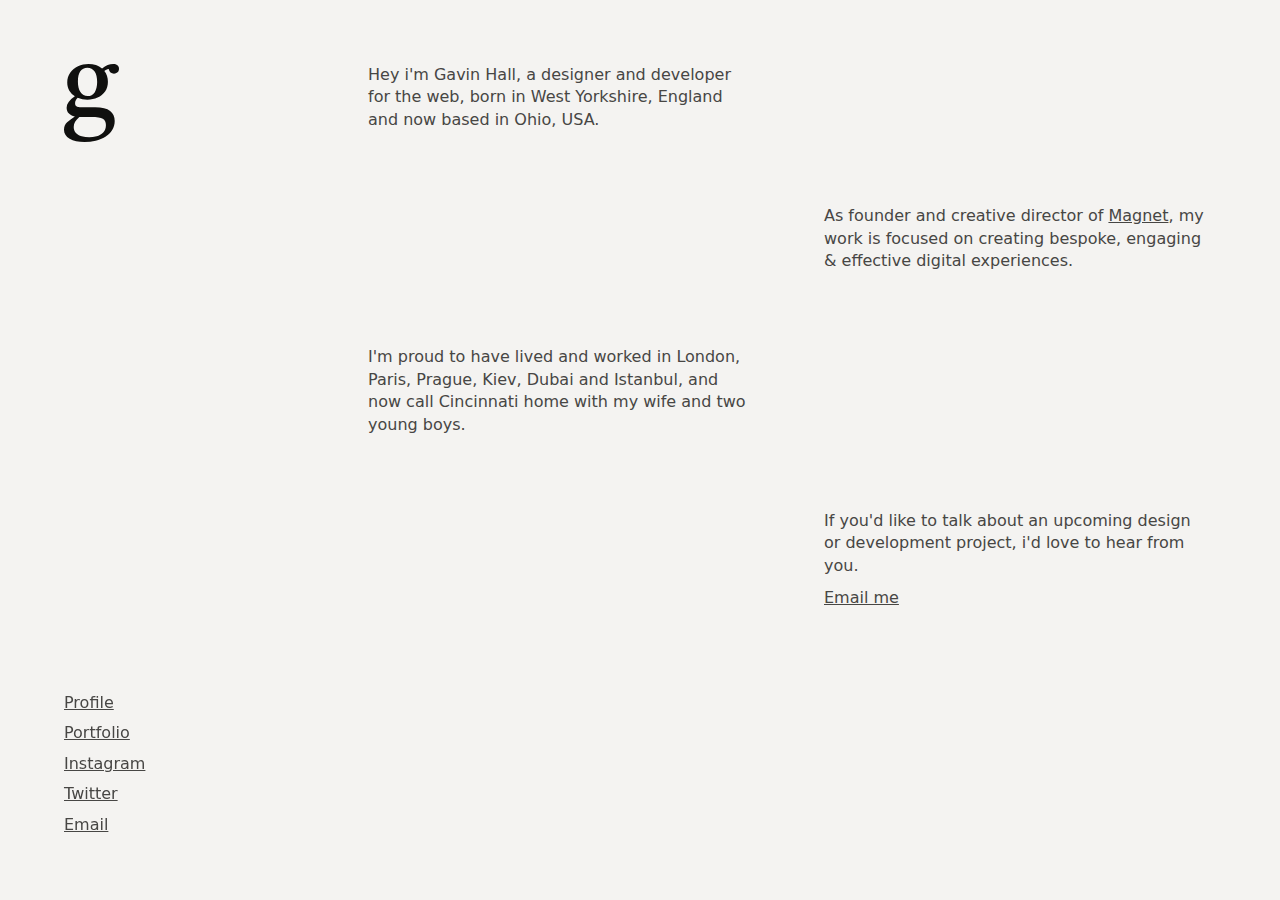
==== index.html @ 1878d64e "init" ====
<!DOCTYPE html><!--  This site was created in Webflow. https://www.webflow.com  -->
<!--  Last Published: Fri Apr 12 2024 01:32:29 GMT+0000 (Coordinated Universal Time)  -->
<html data-wf-page="65d8e11faa528f1be2f98eb0" data-wf-site="65d8e11faa528f1be2f98ea1">
<head>
  <meta charset="utf-8">
  <title>Gavin Hall</title>
  <meta content="width=device-width, initial-scale=1" name="viewport">
  <meta content="Webflow" name="generator">
  <link href="css/normalize.css" rel="stylesheet" type="text/css">
  <link href="css/webflow.css" rel="stylesheet" type="text/css">
  <link href="css/gavin-hall.webflow.css" rel="stylesheet" type="text/css">
  <script type="text/javascript">!function(o,c){var n=c.documentElement,t=" w-mod-";n.className+=t+"js",("ontouchstart"in o||o.DocumentTouch&&c instanceof DocumentTouch)&&(n.className+=t+"touch")}(window,document);</script>
  <link href="images/favicon.png" rel="shortcut icon" type="image/x-icon">
  <link href="images/webclip.png" rel="apple-touch-icon">
</head>
<body>
  <div class="page-grid">
    <div id="w-node-c1fbb714-64a6-16a7-aa00-c70be5b26008-e2f98eb0" class="navigation-wrapper">
      <nav id="w-node-_4293d74e-c345-44e8-fb47-de72832781d6-e2f98eb0" class="navigation">
        <a href="index.html" aria-current="page" class="logo_link w-inline-block w--current">
          <div class="logo w-embed"><svg width="55" height="78" fill="none" xmlns="http://www.w3.org/2000/svg">
              <path d="M20.494 78c-6.134 0-11.083-1.079-14.848-3.237C1.882 72.605 0 69.612 0 65.783c0-2.993 1.046-5.464 3.137-7.413 2.091-1.95 4.67-3.899 7.737-5.848-2.718-.626-4.775-1.705-6.169-3.237-1.394-1.6-2.09-3.48-2.09-5.638 0-3.76 2.753-7.553 8.26-11.382a17.145 17.145 0 0 1-5.542-5.639c-1.394-2.366-2.093-5.08-2.093-8.143 0-3.829.976-7.1 2.928-9.815 2.022-2.785 4.636-4.908 7.842-6.37C17.288.766 20.773 0 24.468 0c5.437 0 9.968 1.497 13.593 4.49C41.825 1.497 45.52 0 49.145 0c1.812 0 3.24.418 4.287 1.253C54.477 2.019 55 3.167 55 4.699c0 1.531-.488 2.75-1.464 3.654-.976.905-2.16 1.358-3.555 1.358-1.325 0-2.475-.383-3.45-1.149-.907-.835-1.5-1.984-1.778-3.446-.976.21-1.778.453-2.405.731a22.87 22.87 0 0 0-1.987 1.149c2.37 2.993 3.555 6.543 3.555 10.65 0 3.83-.94 7.101-2.823 9.816-1.882 2.645-4.392 4.699-7.528 6.16-3.067 1.393-6.448 2.089-10.143 2.089-3.485 0-6.727-.627-9.724-1.88-1.743 1.74-2.614 3.585-2.614 5.534 0 1.74.662 2.854 1.986 3.342 1.325.417 3.765.626 7.32.626h5.75c2.231-.07 3.87-.104 4.915-.104 6.971 0 11.99 1.253 15.057 3.759 3.067 2.436 4.6 5.813 4.6 10.129 0 3.41-.836 6.404-2.509 8.98-1.673 2.645-3.938 4.837-6.796 6.578-2.858 1.81-6.1 3.132-9.724 3.968C28.127 77.547 24.398 78 20.494 78Zm-5.123-24.956c-3.764 3.133-5.647 6.44-5.647 9.92 0 2.436.732 4.42 2.196 5.952 1.464 1.531 3.381 2.645 5.751 3.341 2.37.696 4.88 1.044 7.529 1.044 2.37 0 4.844-.348 7.424-1.044 2.579-.696 4.775-1.95 6.587-3.759 1.812-1.74 2.719-4.212 2.719-7.414 0-2.923-1.046-5.012-3.137-6.265-2.022-1.253-5.82-1.88-11.398-1.88h-4.914c-1.952.07-4.113.105-6.483.105h-.627Zm8.26-20.988c3.067 0 5.403-1.218 7.006-3.654 1.673-2.506 2.51-5.952 2.51-10.338 0-4.455-.837-7.97-2.51-10.546-1.673-2.576-4.113-3.863-7.32-3.863-2.997 0-5.332 1.218-7.005 3.654-1.604 2.367-2.405 5.743-2.405 10.129 0 4.455.836 8.005 2.51 10.65 1.742 2.646 4.147 3.968 7.214 3.968Z" fill="#10100F"></path>
            </svg></div>
        </a>
        <ul role="list" class="menu w-list-unstyled">
          <li class="menu-item">
            <a href="index.html" aria-current="page" class="menu-item-link w--current">Profile</a>
          </li>
          <li class="menu-item">
            <a href="https://magnet.co/case-studies" target="_blank" class="menu-item-link">Portfolio</a>
          </li>
          <li class="menu-item">
            <a href="https://www.instagram.com/gavinhall.design" target="_blank" class="menu-item-link">Instagram</a>
          </li>
          <li class="menu-item">
            <a href="https://twitter.com/gavinhall" target="_blank" class="menu-item-link">Twitter</a>
          </li>
          <li class="menu-item">
            <a href="mailto:mail@gavinhall.com?subject=Website%20enquiry" class="menu-item-link">Email</a>
          </li>
        </ul>
      </nav>
    </div>
    <div id="w-node-_5c578a6b-5233-0bdd-b424-c66e8e657818-e2f98eb0" class="content-wrapper">
      <div class="content-grid">
        <div id="w-node-_312f749e-77ad-b4cc-742a-b2f1f59df75c-e2f98eb0" class="content-1">
          <div class="content w-richtext">
            <p>Hey i&#x27;m Gavin Hall, a designer and developer for the web, born in West Yorkshire, England and now based in Ohio, USA. </p>
          </div>
        </div>
        <div id="w-node-_3c04195e-2928-a37d-6c84-1ceb4b8e03b5-e2f98eb0" class="content-2">
          <div class="content w-richtext">
            <p>As founder and creative director of <a href="https://magnet.co">Magnet</a>, my work is focused on creating bespoke, engaging &amp; effective digital experiences.</p>
          </div>
        </div>
        <div id="w-node-_8ccb310f-3f30-ae47-a0c0-4eff06b0f1b1-e2f98eb0" class="content-3">
          <div class="content w-richtext">
            <p>I&#x27;m proud to have lived and worked in London, Paris, Prague, Kiev, Dubai and Istanbul, and now call Cincinnati home with my wife and two young boys.</p>
          </div>
        </div>
        <div id="w-node-ff8ef2bc-624e-85ff-0c9c-8018c7c4598f-e2f98eb0" class="content-4">
          <div class="content w-richtext">
            <p>If you&#x27;d like to talk about an upcoming design or development project, i&#x27;d love to hear from you.</p>
            <p>
              <a href="mailto:mail@gavinhall.com">Email me</a>
            </p>
          </div>
        </div>
      </div>
    </div>
  </div>
  <script src="https://d3e54v103j8qbb.cloudfront.net/js/jquery-3.5.1.min.dc5e7f18c8.js?site=65d8e11faa528f1be2f98ea1" type="text/javascript" integrity="sha256-9/aliU8dGd2tb6OSsuzixeV4y/faTqgFtohetphbbj0=" crossorigin="anonymous"></script>
  <script src="js/webflow.js" type="text/javascript"></script>
</body>
</html>
---- css/webflow.css ----
@font-face {
  font-family: 'webflow-icons';
  src: url("[data-uri]") format('truetype');
  font-weight: normal;
  font-style: normal;
}
[class^="w-icon-"],
[class*=" w-icon-"] {
  /* use !important to prevent issues with browser extensions that change fonts */
  font-family: 'webflow-icons' !important;
  speak: none;
  font-style: normal;
  font-weight: normal;
  font-variant: normal;
  text-transform: none;
  line-height: 1;
  /* Better Font Rendering =========== */
  -webkit-font-smoothing: antialiased;
  -moz-osx-font-smoothing: grayscale;
}
.w-icon-slider-right:before {
  content: "\e600";
}
.w-icon-slider-left:before {
  content: "\e601";
}
.w-icon-nav-menu:before {
  content: "\e602";
}
.w-icon-arrow-down:before,
.w-icon-dropdown-toggle:before {
  content: "\e603";
}
.w-icon-file-upload-remove:before {
  content: "\e900";
}
.w-icon-file-upload-icon:before {
  content: "\e903";
}
* {
  -webkit-box-sizing: border-box;
  -moz-box-sizing: border-box;
  box-sizing: border-box;
}
html {
  height: 100%;
}
body {
  margin: 0;
  min-height: 100%;
  background-color: #fff;
  font-family: Arial, sans-serif;
  font-size: 14px;
  line-height: 20px;
  color: #333;
}
img {
  max-width: 100%;
  vertical-align: middle;
  display: inline-block;
}
html.w-mod-touch * {
  background-attachment: scroll !important;
}
.w-block {
  display: block;
}
.w-inline-block {
  max-width: 100%;
  display: inline-block;
}
.w-clearfix:before,
.w-clearfix:after {
  content: " ";
  display: table;
  grid-column-start: 1;
  grid-row-start: 1;
  grid-column-end: 2;
  grid-row-end: 2;
}
.w-clearfix:after {
  clear: both;
}
.w-hidden {
  display: none;
}
.w-button {
  display: inline-block;
  padding: 9px 15px;
  background-color: #3898EC;
  color: white;
  border: 0;
  line-height: inherit;
  text-decoration: none;
  cursor: pointer;
  border-radius: 0;
}
input.w-button {
  -webkit-appearance: button;
}
html[data-w-dynpage] [data-w-cloak] {
  color: transparent !important;
}
.w-code-block {
  margin: unset;
}
pre.w-code-block code {
  all: inherit;
}
.w-webflow-badge,
.w-webflow-badge * {
  position: static;
  left: auto;
  top: auto;
  right: auto;
  bottom: auto;
  z-index: auto;
  display: block;
  visibility: visible;
  overflow: visible;
  overflow-x: visible;
  overflow-y: visible;
  box-sizing: border-box;
  width: auto;
  height: auto;
  max-height: none;
  max-width: none;
  min-height: 0;
  min-width: 0;
  margin: 0;
  padding: 0;
  float: none;
  clear: none;
  border: 0 none transparent;
  border-radius: 0;
  background: none;
  background-image: none;
  background-position: 0% 0%;
  background-size: auto auto;
  background-repeat: repeat;
  background-origin: padding-box;
  background-clip: border-box;
  background-attachment: scroll;
  background-color: transparent;
  box-shadow: none;
  opacity: 1;
  transform: none;
  transition: none;
  direction: ltr;
  font-family: inherit;
  font-weight: inherit;
  color: inherit;
  font-size: inherit;
  line-height: inherit;
  font-style: inherit;
  font-variant: inherit;
  text-align: inherit;
  letter-spacing: inherit;
  text-decoration: inherit;
  text-indent: 0;
  text-transform: inherit;
  list-style-type: disc;
  text-shadow: none;
  font-smoothing: auto;
  vertical-align: baseline;
  cursor: inherit;
  white-space: inherit;
  word-break: normal;
  word-spacing: normal;
  word-wrap: normal;
}
.w-webflow-badge {
  position: fixed !important;
  display: inline-block !important;
  visibility: visible !important;
  z-index: 2147483647 !important;
  top: auto !important;
  right: 12px !important;
  bottom: 12px !important;
  left: auto !important;
  color: #aaadb0 !important;
  background-color: #fff !important;
  border-radius: 3px !important;
  padding: 6px !important;
  font-size: 12px !important;
  opacity: 1 !important;
  line-height: 14px !important;
  text-decoration: none !important;
  transform: none !important;
  margin: 0 !important;
  width: auto !important;
  height: auto !important;
  overflow: visible !important;
  white-space: nowrap;
  box-shadow: 0 0 0 1px rgba(0, 0, 0, 0.1), 0px 1px 3px rgba(0, 0, 0, 0.1);
  cursor: pointer;
}
.w-webflow-badge > img {
  display: inline-block !important;
  visibility: visible !important;
  opacity: 1 !important;
  vertical-align: middle !important;
}
h1,
h2,
h3,
h4,
h5,
h6 {
  font-weight: bold;
  margin-bottom: 10px;
}
h1 {
  font-size: 38px;
  line-height: 44px;
  margin-top: 20px;
}
h2 {
  font-size: 32px;
  line-height: 36px;
  margin-top: 20px;
}
h3 {
  font-size: 24px;
  line-height: 30px;
  margin-top: 20px;
}
h4 {
  font-size: 18px;
  line-height: 24px;
  margin-top: 10px;
}
h5 {
  font-size: 14px;
  line-height: 20px;
  margin-top: 10px;
}
h6 {
  font-size: 12px;
  line-height: 18px;
  margin-top: 10px;
}
p {
  margin-top: 0;
  margin-bottom: 10px;
}
blockquote {
  margin: 0 0 10px 0;
  padding: 10px 20px;
  border-left: 5px solid #E2E2E2;
  font-size: 18px;
  line-height: 22px;
}
figure {
  margin: 0;
  margin-bottom: 10px;
}
figcaption {
  margin-top: 5px;
  text-align: center;
}
ul,
ol {
  margin-top: 0px;
  margin-bottom: 10px;
  padding-left: 40px;
}
.w-list-unstyled {
  padding-left: 0;
  list-style: none;
}
.w-embed:before,
.w-embed:after {
  content: " ";
  display: table;
  grid-column-start: 1;
  grid-row-start: 1;
  grid-column-end: 2;
  grid-row-end: 2;
}
.w-embed:after {
  clear: both;
}
.w-video {
  width: 100%;
  position: relative;
  padding: 0;
}
.w-video iframe,
.w-video object,
.w-video embed {
  position: absolute;
  top: 0;
  left: 0;
  width: 100%;
  height: 100%;
  border: none;
}
fieldset {
  padding: 0;
  margin: 0;
  border: 0;
}
button,
[type='button'],
[type='reset'] {
  border: 0;
  cursor: pointer;
  -webkit-appearance: button;
}
.w-form {
  margin: 0 0 15px;
}
.w-form-done {
  display: none;
  padding: 20px;
  text-align: center;
  background-color: #dddddd;
}
.w-form-fail {
  display: none;
  margin-top: 10px;
  padding: 10px;
  background-color: #ffdede;
}
label {
  display: block;
  margin-bottom: 5px;
  font-weight: bold;
}
.w-input,
.w-select {
  display: block;
  width: 100%;
  height: 38px;
  padding: 8px 12px;
  margin-bottom: 10px;
  font-size: 14px;
  line-height: 1.42857143;
  color: #333333;
  vertical-align: middle;
  background-color: #ffffff;
  border: 1px solid #cccccc;
}
.w-input:-moz-placeholder,
.w-select:-moz-placeholder {
  color: #999;
}
.w-input::-moz-placeholder,
.w-select::-moz-placeholder {
  color: #999;
  opacity: 1;
}
.w-input::-webkit-input-placeholder,
.w-select::-webkit-input-placeholder {
  color: #999;
}
.w-input:focus,
.w-select:focus {
  border-color: #3898EC;
  outline: 0;
}
.w-input[disabled],
.w-select[disabled],
.w-input[readonly],
.w-select[readonly],
fieldset[disabled] .w-input,
fieldset[disabled] .w-select {
  cursor: not-allowed;
}
.w-input[disabled]:not(.w-input-disabled),
.w-select[disabled]:not(.w-input-disabled),
.w-input[readonly],
.w-select[readonly],
fieldset[disabled]:not(.w-input-disabled) .w-input,
fieldset[disabled]:not(.w-input-disabled) .w-select {
  background-color: #eeeeee;
}
textarea.w-input,
textarea.w-select {
  height: auto;
}
.w-select {
  background-color: #f3f3f3;
}
.w-select[multiple] {
  height: auto;
}
.w-form-label {
  display: inline-block;
  cursor: pointer;
  font-weight: normal;
  margin-bottom: 0px;
}
.w-radio {
  display: block;
  margin-bottom: 5px;
  padding-left: 20px;
}
.w-radio:before,
.w-radio:after {
  content: " ";
  display: table;
  grid-column-start: 1;
  grid-row-start: 1;
  grid-column-end: 2;
  grid-row-end: 2;
}
.w-radio:after {
  clear: both;
}
.w-radio-input {
  margin: 4px 0 0;
  line-height: normal;
  float: left;
  margin-left: -20px;
}
.w-radio-input {
  margin-top: 3px;
}
.w-file-upload {
  display: block;
  margin-bottom: 10px;
}
.w-file-upload-input {
  width: 0.1px;
  height: 0.1px;
  opacity: 0;
  overflow: hidden;
  position: absolute;
  z-index: -100;
}
.w-file-upload-default,
.w-file-upload-uploading,
.w-file-upload-success {
  display: inline-block;
  color: #333333;
}
.w-file-upload-error {
  display: block;
  margin-top: 10px;
}
.w-file-upload-default.w-hidden,
.w-file-upload-uploading.w-hidden,
.w-file-upload-error.w-hidden,
.w-file-upload-success.w-hidden {
  display: none;
}
.w-file-upload-uploading-btn {
  display: flex;
  font-size: 14px;
  font-weight: normal;
  cursor: pointer;
  margin: 0;
  padding: 8px 12px;
  border: 1px solid #cccccc;
  background-color: #fafafa;
}
.w-file-upload-file {
  display: flex;
  flex-grow: 1;
  justify-content: space-between;
  margin: 0;
  padding: 8px 9px 8px 11px;
  border: 1px solid #cccccc;
  background-color: #fafafa;
}
.w-file-upload-file-name {
  font-size: 14px;
  font-weight: normal;
  display: block;
}
.w-file-remove-link {
  margin-top: 3px;
  margin-left: 10px;
  width: auto;
  height: auto;
  padding: 3px;
  display: block;
  cursor: pointer;
}
.w-icon-file-upload-remove {
  margin: auto;
  font-size: 10px;
}
.w-file-upload-error-msg {
  display: inline-block;
  color: #ea384c;
  padding: 2px 0;
}
.w-file-upload-info {
  display: inline-block;
  line-height: 38px;
  padding: 0 12px;
}
.w-file-upload-label {
  display: inline-block;
  font-size: 14px;
  font-weight: normal;
  cursor: pointer;
  margin: 0;
  padding: 8px 12px;
  border: 1px solid #cccccc;
  background-color: #fafafa;
}
.w-icon-file-upload-icon,
.w-icon-file-upload-uploading {
  display: inline-block;
  margin-right: 8px;
  width: 20px;
}
.w-icon-file-upload-uploading {
  height: 20px;
}
.w-container {
  margin-left: auto;
  margin-right: auto;
  max-width: 940px;
}
.w-container:before,
.w-container:after {
  content: " ";
  display: table;
  grid-column-start: 1;
  grid-row-start: 1;
  grid-column-end: 2;
  grid-row-end: 2;
}
.w-container:after {
  clear: both;
}
.w-container .w-row {
  margin-left: -10px;
  margin-right: -10px;
}
.w-row:before,
.w-row:after {
  content: " ";
  display: table;
  grid-column-start: 1;
  grid-row-start: 1;
  grid-column-end: 2;
  grid-row-end: 2;
}
.w-row:after {
  clear: both;
}
.w-row .w-row {
  margin-left: 0;
  margin-right: 0;
}
.w-col {
  position: relative;
  float: left;
  width: 100%;
  min-height: 1px;
  padding-left: 10px;
  padding-right: 10px;
}
.w-col .w-col {
  padding-left: 0;
  padding-right: 0;
}
.w-col-1 {
  width: 8.33333333%;
}
.w-col-2 {
  width: 16.66666667%;
}
.w-col-3 {
  width: 25%;
}
.w-col-4 {
  width: 33.33333333%;
}
.w-col-5 {
  width: 41.66666667%;
}
.w-col-6 {
  width: 50%;
}
.w-col-7 {
  width: 58.33333333%;
}
.w-col-8 {
  width: 66.66666667%;
}
.w-col-9 {
  width: 75%;
}
.w-col-10 {
  width: 83.33333333%;
}
.w-col-11 {
  width: 91.66666667%;
}
.w-col-12 {
  width: 100%;
}
.w-hidden-main {
  display: none !important;
}
@media screen and (max-width: 991px) {
  .w-container {
    max-width: 728px;
  }
  .w-hidden-main {
    display: inherit !important;
  }
  .w-hidden-medium {
    display: none !important;
  }
  .w-col-medium-1 {
    width: 8.33333333%;
  }
  .w-col-medium-2 {
    width: 16.66666667%;
  }
  .w-col-medium-3 {
    width: 25%;
  }
  .w-col-medium-4 {
    width: 33.33333333%;
  }
  .w-col-medium-5 {
    width: 41.66666667%;
  }
  .w-col-medium-6 {
    width: 50%;
  }
  .w-col-medium-7 {
    width: 58.33333333%;
  }
  .w-col-medium-8 {
    width: 66.66666667%;
  }
  .w-col-medium-9 {
    width: 75%;
  }
  .w-col-medium-10 {
    width: 83.33333333%;
  }
  .w-col-medium-11 {
    width: 91.66666667%;
  }
  .w-col-medium-12 {
    width: 100%;
  }
  .w-col-stack {
    width: 100%;
    left: auto;
    right: auto;
  }
}
@media screen and (max-width: 767px) {
  .w-hidden-main {
    display: inherit !important;
  }
  .w-hidden-medium {
    display: inherit !important;
  }
  .w-hidden-small {
    display: none !important;
  }
  .w-row,
  .w-container .w-row {
    margin-left: 0;
    margin-right: 0;
  }
  .w-col {
    width: 100%;
    left: auto;
    right: auto;
  }
  .w-col-small-1 {
    width: 8.33333333%;
  }
  .w-col-small-2 {
    width: 16.66666667%;
  }
  .w-col-small-3 {
    width: 25%;
  }
  .w-col-small-4 {
    width: 33.33333333%;
  }
  .w-col-small-5 {
    width: 41.66666667%;
  }
  .w-col-small-6 {
    width: 50%;
  }
  .w-col-small-7 {
    width: 58.33333333%;
  }
  .w-col-small-8 {
    width: 66.66666667%;
  }
  .w-col-small-9 {
    width: 75%;
  }
  .w-col-small-10 {
    width: 83.33333333%;
  }
  .w-col-small-11 {
    width: 91.66666667%;
  }
  .w-col-small-12 {
    width: 100%;
  }
}
@media screen and (max-width: 479px) {
  .w-container {
    max-width: none;
  }
  .w-hidden-main {
    display: inherit !important;
  }
  .w-hidden-medium {
    display: inherit !important;
  }
  .w-hidden-small {
    display: inherit !important;
  }
  .w-hidden-tiny {
    display: none !important;
  }
  .w-col {
    width: 100%;
  }
  .w-col-tiny-1 {
    width: 8.33333333%;
  }
  .w-col-tiny-2 {
    width: 16.66666667%;
  }
  .w-col-tiny-3 {
    width: 25%;
  }
  .w-col-tiny-4 {
    width: 33.33333333%;
  }
  .w-col-tiny-5 {
    width: 41.66666667%;
  }
  .w-col-tiny-6 {
    width: 50%;
  }
  .w-col-tiny-7 {
    width: 58.33333333%;
  }
  .w-col-tiny-8 {
    width: 66.66666667%;
  }
  .w-col-tiny-9 {
    width: 75%;
  }
  .w-col-tiny-10 {
    width: 83.33333333%;
  }
  .w-col-tiny-11 {
    width: 91.66666667%;
  }
  .w-col-tiny-12 {
    width: 100%;
  }
}
.w-widget {
  position: relative;
}
.w-widget-map {
  width: 100%;
  height: 400px;
}
.w-widget-map label {
  width: auto;
  display: inline;
}
.w-widget-map img {
  max-width: inherit;
}
.w-widget-map .gm-style-iw {
  text-align: center;
}
.w-widget-map .gm-style-iw > button {
  display: none !important;
}
.w-widget-twitter {
  overflow: hidden;
}
.w-widget-twitter-count-shim {
  display: inline-block;
  vertical-align: top;
  position: relative;
  width: 28px;
  height: 20px;
  text-align: center;
  background: white;
  border: #758696 solid 1px;
  border-radius: 3px;
}
.w-widget-twitter-count-shim * {
  pointer-events: none;
  -webkit-user-select: none;
  -moz-user-select: none;
  -ms-user-select: none;
  user-select: none;
}
.w-widget-twitter-count-shim .w-widget-twitter-count-inner {
  position: relative;
  font-size: 15px;
  line-height: 12px;
  text-align: center;
  color: #999;
  font-family: serif;
}
.w-widget-twitter-count-shim .w-widget-twitter-count-clear {
  position: relative;
  display: block;
}
.w-widget-twitter-count-shim.w--large {
  width: 36px;
  height: 28px;
}
.w-widget-twitter-count-shim.w--large .w-widget-twitter-count-inner {
  font-size: 18px;
  line-height: 18px;
}
.w-widget-twitter-count-shim:not(.w--vertical) {
  margin-left: 5px;
  margin-right: 8px;
}
.w-widget-twitter-count-shim:not(.w--vertical).w--large {
  margin-left: 6px;
}
.w-widget-twitter-count-shim:not(.w--vertical):before,
.w-widget-twitter-count-shim:not(.w--vertical):after {
  top: 50%;
  left: 0;
  border: solid transparent;
  content: ' ';
  height: 0;
  width: 0;
  position: absolute;
  pointer-events: none;
}
.w-widget-twitter-count-shim:not(.w--vertical):before {
  border-color: rgba(117, 134, 150, 0);
  border-right-color: #5d6c7b;
  border-width: 4px;
  margin-left: -9px;
  margin-top: -4px;
}
.w-widget-twitter-count-shim:not(.w--vertical).w--large:before {
  border-width: 5px;
  margin-left: -10px;
  margin-top: -5px;
}
.w-widget-twitter-count-shim:not(.w--vertical):after {
  border-color: rgba(255, 255, 255, 0);
  border-right-color: white;
  border-width: 4px;
  margin-left: -8px;
  margin-top: -4px;
}
.w-widget-twitter-count-shim:not(.w--vertical).w--large:after {
  border-width: 5px;
  margin-left: -9px;
  margin-top: -5px;
}
.w-widget-twitter-count-shim.w--vertical {
  width: 61px;
  height: 33px;
  margin-bottom: 8px;
}
.w-widget-twitter-count-shim.w--vertical:before,
.w-widget-twitter-count-shim.w--vertical:after {
  top: 100%;
  left: 50%;
  border: solid transparent;
  content: ' ';
  height: 0;
  width: 0;
  position: absolute;
  pointer-events: none;
}
.w-widget-twitter-count-shim.w--vertical:before {
  border-color: rgba(117, 134, 150, 0);
  border-top-color: #5d6c7b;
  border-width: 5px;
  margin-left: -5px;
}
.w-widget-twitter-count-shim.w--vertical:after {
  border-color: rgba(255, 255, 255, 0);
  border-top-color: white;
  border-width: 4px;
  margin-left: -4px;
}
.w-widget-twitter-count-shim.w--vertical .w-widget-twitter-count-inner {
  font-size: 18px;
  line-height: 22px;
}
.w-widget-twitter-count-shim.w--vertical.w--large {
  width: 76px;
}
.w-background-video {
  position: relative;
  overflow: hidden;
  height: 500px;
  color: white;
}
.w-background-video > video {
  background-size: cover;
  background-position: 50% 50%;
  position: absolute;
  margin: auto;
  width: 100%;
  height: 100%;
  right: -100%;
  bottom: -100%;
  top: -100%;
  left: -100%;
  object-fit: cover;
  z-index: -100;
}
.w-background-video > video::-webkit-media-controls-start-playback-button {
  display: none !important;
  -webkit-appearance: none;
}
.w-background-video--control {
  position: absolute;
  bottom: 1em;
  right: 1em;
  background-color: transparent;
  padding: 0;
}
.w-background-video--control > [hidden] {
  display: none !important;
}
.w-slider {
  position: relative;
  height: 300px;
  text-align: center;
  background: #dddddd;
  clear: both;
  -webkit-tap-highlight-color: rgba(0, 0, 0, 0);
  tap-highlight-color: rgba(0, 0, 0, 0);
}
.w-slider-mask {
  position: relative;
  display: block;
  overflow: hidden;
  z-index: 1;
  left: 0;
  right: 0;
  height: 100%;
  white-space: nowrap;
}
.w-slide {
  position: relative;
  display: inline-block;
  vertical-align: top;
  width: 100%;
  height: 100%;
  white-space: normal;
  text-align: left;
}
.w-slider-nav {
  position: absolute;
  z-index: 2;
  top: auto;
  right: 0;
  bottom: 0;
  left: 0;
  margin: auto;
  padding-top: 10px;
  height: 40px;
  text-align: center;
  -webkit-tap-highlight-color: rgba(0, 0, 0, 0);
  tap-highlight-color: rgba(0, 0, 0, 0);
}
.w-slider-nav.w-round > div {
  border-radius: 100%;
}
.w-slider-nav.w-num > div {
  width: auto;
  height: auto;
  padding: 0.2em 0.5em;
  font-size: inherit;
  line-height: inherit;
}
.w-slider-nav.w-shadow > div {
  box-shadow: 0 0 3px rgba(51, 51, 51, 0.4);
}
.w-slider-nav-invert {
  color: #fff;
}
.w-slider-nav-invert > div {
  background-color: rgba(34, 34, 34, 0.4);
}
.w-slider-nav-invert > div.w-active {
  background-color: #222;
}
.w-slider-dot {
  position: relative;
  display: inline-block;
  width: 1em;
  height: 1em;
  background-color: rgba(255, 255, 255, 0.4);
  cursor: pointer;
  margin: 0 3px 0.5em;
  transition: background-color 100ms, color 100ms;
}
.w-slider-dot.w-active {
  background-color: #fff;
}
.w-slider-dot:focus {
  outline: none;
  box-shadow: 0px 0px 0px 2px #fff;
}
.w-slider-dot:focus.w-active {
  box-shadow: none;
}
.w-slider-arrow-left,
.w-slider-arrow-right {
  position: absolute;
  width: 80px;
  top: 0;
  right: 0;
  bottom: 0;
  left: 0;
  margin: auto;
  cursor: pointer;
  overflow: hidden;
  color: white;
  font-size: 40px;
  -webkit-tap-highlight-color: rgba(0, 0, 0, 0);
  tap-highlight-color: rgba(0, 0, 0, 0);
  -webkit-user-select: none;
  -moz-user-select: none;
  -ms-user-select: none;
  user-select: none;
}
.w-slider-arrow-left [class^='w-icon-'],
.w-slider-arrow-right [class^='w-icon-'],
.w-slider-arrow-left [class*=' w-icon-'],
.w-slider-arrow-right [class*=' w-icon-'] {
  position: absolute;
}
.w-slider-arrow-left:focus,
.w-slider-arrow-right:focus {
  outline: 0;
}
.w-slider-arrow-left {
  z-index: 3;
  right: auto;
}
.w-slider-arrow-right {
  z-index: 4;
  left: auto;
}
.w-icon-slider-left,
.w-icon-slider-right {
  top: 0;
  right: 0;
  bottom: 0;
  left: 0;
  margin: auto;
  width: 1em;
  height: 1em;
}
.w-slider-aria-label {
  border: 0;
  clip: rect(0 0 0 0);
  height: 1px;
  margin: -1px;
  overflow: hidden;
  padding: 0;
  position: absolute;
  width: 1px;
}
.w-slider-force-show {
  display: block !important;
}
.w-dropdown {
  display: inline-block;
  position: relative;
  text-align: left;
  margin-left: auto;
  margin-right: auto;
  z-index: 900;
}
.w-dropdown-btn,
.w-dropdown-toggle,
.w-dropdown-link {
  position: relative;
  vertical-align: top;
  text-decoration: none;
  color: #222222;
  padding: 20px;
  text-align: left;
  margin-left: auto;
  margin-right: auto;
  white-space: nowrap;
}
.w-dropdown-toggle {
  -webkit-user-select: none;
  -moz-user-select: none;
  -ms-user-select: none;
  user-select: none;
  display: inline-block;
  cursor: pointer;
  padding-right: 40px;
}
.w-dropdown-toggle:focus {
  outline: 0;
}
.w-icon-dropdown-toggle {
  position: absolute;
  top: 0;
  right: 0;
  bottom: 0;
  margin: auto;
  margin-right: 20px;
  width: 1em;
  height: 1em;
}
.w-dropdown-list {
  position: absolute;
  background: #dddddd;
  display: none;
  min-width: 100%;
}
.w-dropdown-list.w--open {
  display: block;
}
.w-dropdown-link {
  padding: 10px 20px;
  display: block;
  color: #222222;
}
.w-dropdown-link.w--current {
  color: #0082f3;
}
.w-dropdown-link:focus {
  outline: 0;
}
@media screen and (max-width: 767px) {
  .w-nav-brand {
    padding-left: 10px;
  }
}
/**
 * ## Note
 * Safari (on both iOS and OS X) does not handle viewport units (vh, vw) well.
 * For example percentage units do not work on descendants of elements that
 * have any dimensions expressed in viewport units. It also doesn’t handle them at
 * all in `calc()`.
 */
/**
 * Wrapper around all lightbox elements
 *
 * 1. Since the lightbox can receive focus, IE also gives it an outline.
 * 2. Fixes flickering on Chrome when a transition is in progress
 *    underneath the lightbox.
 */
.w-lightbox-backdrop {
  cursor: auto;
  font-style: normal;
  letter-spacing: normal;
  list-style: disc;
  text-indent: 0;
  text-shadow: none;
  text-transform: none;
  visibility: visible;
  white-space: normal;
  word-break: normal;
  word-spacing: normal;
  word-wrap: normal;
  position: fixed;
  top: 0;
  right: 0;
  bottom: 0;
  left: 0;
  color: #fff;
  font-family: "Helvetica Neue", Helvetica, Ubuntu, "Segoe UI", Verdana, sans-serif;
  font-size: 17px;
  line-height: 1.2;
  font-weight: 300;
  text-align: center;
  background: rgba(0, 0, 0, 0.9);
  z-index: 2000;
  outline: 0;
  /* 1 */
  opacity: 0;
  -webkit-user-select: none;
  -moz-user-select: none;
  -webkit-tap-highlight-color: transparent;
  -webkit-transform: translate(0, 0);
  /* 2 */
}
/**
 * Neat trick to bind the rubberband effect to our canvas instead of the whole
 * document on iOS. It also prevents a bug that causes the document underneath to scroll.
 */
.w-lightbox-backdrop,
.w-lightbox-container {
  height: 100%;
  overflow: auto;
  -webkit-overflow-scrolling: touch;
}
.w-lightbox-content {
  position: relative;
  height: 100vh;
  overflow: hidden;
}
.w-lightbox-view {
  position: absolute;
  width: 100vw;
  height: 100vh;
  opacity: 0;
}
.w-lightbox-view:before {
  content: "";
  height: 100vh;
}
/* .w-lightbox-content */
.w-lightbox-group,
.w-lightbox-group .w-lightbox-view,
.w-lightbox-group .w-lightbox-view:before {
  height: 86vh;
}
.w-lightbox-frame,
.w-lightbox-view:before {
  display: inline-block;
  vertical-align: middle;
}
/*
 * 1. Remove default margin set by user-agent on the <figure> element.
 */
.w-lightbox-figure {
  position: relative;
  margin: 0;
  /* 1 */
}
.w-lightbox-group .w-lightbox-figure {
  cursor: pointer;
}
/**
 * IE adds image dimensions as width and height attributes on the IMG tag,
 * but we need both width and height to be set to auto to enable scaling.
 */
.w-lightbox-img {
  width: auto;
  height: auto;
  max-width: none;
}
/**
 * 1. Reset if style is set by user on "All Images"
 */
.w-lightbox-image {
  display: block;
  float: none;
  /* 1 */
  max-width: 100vw;
  max-height: 100vh;
}
.w-lightbox-group .w-lightbox-image {
  max-height: 86vh;
}
.w-lightbox-caption {
  position: absolute;
  right: 0;
  bottom: 0;
  left: 0;
  padding: 0.5em 1em;
  background: rgba(0, 0, 0, 0.4);
  text-align: left;
  text-overflow: ellipsis;
  white-space: nowrap;
  overflow: hidden;
}
.w-lightbox-embed {
  position: absolute;
  top: 0;
  right: 0;
  bottom: 0;
  left: 0;
  width: 100%;
  height: 100%;
}
.w-lightbox-control {
  position: absolute;
  top: 0;
  width: 4em;
  background-size: 24px;
  background-repeat: no-repeat;
  background-position: center;
  cursor: pointer;
  -webkit-transition: all 0.3s;
  transition: all 0.3s;
}
.w-lightbox-left {
  display: none;
  bottom: 0;
  left: 0;
  /* <svg xmlns="http://www.w3.org/2000/svg" viewBox="-20 0 24 40" width="24" height="40"><g transform="rotate(45)"><path d="m0 0h5v23h23v5h-28z" opacity=".4"/><path d="m1 1h3v23h23v3h-26z" fill="#fff"/></g></svg> */
  background-image: url("[data-uri]");
}
.w-lightbox-right {
  display: none;
  right: 0;
  bottom: 0;
  /* <svg xmlns="http://www.w3.org/2000/svg" viewBox="-4 0 24 40" width="24" height="40"><g transform="rotate(45)"><path d="m0-0h28v28h-5v-23h-23z" opacity=".4"/><path d="m1 1h26v26h-3v-23h-23z" fill="#fff"/></g></svg> */
  background-image: url("[data-uri]");
}
/*
 * Without specifying the with and height inside the SVG, all versions of IE render the icon too small.
 * The bug does not seem to manifest itself if the elements are tall enough such as the above arrows.
 * (http://stackoverflow.com/questions/16092114/background-size-differs-in-internet-explorer)
 */
.w-lightbox-close {
  right: 0;
  height: 2.6em;
  /* <svg xmlns="http://www.w3.org/2000/svg" viewBox="-4 0 18 17" width="18" height="17"><g transform="rotate(45)"><path d="m0 0h7v-7h5v7h7v5h-7v7h-5v-7h-7z" opacity=".4"/><path d="m1 1h7v-7h3v7h7v3h-7v7h-3v-7h-7z" fill="#fff"/></g></svg> */
  background-image: url("[data-uri]");
  background-size: 18px;
}
/**
 * 1. All IE versions add extra space at the bottom without this.
 */
.w-lightbox-strip {
  position: absolute;
  bottom: 0;
  left: 0;
  right: 0;
  padding: 0 1vh;
  line-height: 0;
  /* 1 */
  white-space: nowrap;
  overflow-x: auto;
  overflow-y: hidden;
}
/*
 * 1. We use content-box to avoid having to do `width: calc(10vh + 2vw)`
 *    which doesn’t work in Safari anyway.
 * 2. Chrome renders images pixelated when switching to GPU. Making sure
 *    the parent is also rendered on the GPU (by setting translate3d for
 *    example) fixes this behavior.
 */
.w-lightbox-item {
  display: inline-block;
  width: 10vh;
  padding: 2vh 1vh;
  box-sizing: content-box;
  /* 1 */
  cursor: pointer;
  -webkit-transform: translate3d(0, 0, 0);
  /* 2 */
}
.w-lightbox-active {
  opacity: 0.3;
}
.w-lightbox-thumbnail {
  position: relative;
  height: 10vh;
  background: #222;
  overflow: hidden;
}
.w-lightbox-thumbnail-image {
  position: absolute;
  top: 0;
  left: 0;
}
.w-lightbox-thumbnail .w-lightbox-tall {
  top: 50%;
  width: 100%;
  -webkit-transform: translate(0, -50%);
  transform: translate(0, -50%);
}
.w-lightbox-thumbnail .w-lightbox-wide {
  left: 50%;
  height: 100%;
  -webkit-transform: translate(-50%, 0);
  transform: translate(-50%, 0);
}
/*
 * Spinner
 *
 * Absolute pixel values are used to avoid rounding errors that would cause
 * the white spinning element to be misaligned with the track.
 */
.w-lightbox-spinner {
  position: absolute;
  top: 50%;
  left: 50%;
  box-sizing: border-box;
  width: 40px;
  height: 40px;
  margin-top: -20px;
  margin-left: -20px;
  border: 5px solid rgba(0, 0, 0, 0.4);
  border-radius: 50%;
  -webkit-animation: spin 0.8s infinite linear;
  animation: spin 0.8s infinite linear;
}
.w-lightbox-spinner:after {
  content: "";
  position: absolute;
  top: -4px;
  right: -4px;
  bottom: -4px;
  left: -4px;
  border: 3px solid transparent;
  border-bottom-color: #fff;
  border-radius: 50%;
}
/*
 * Utility classes
 */
.w-lightbox-hide {
  display: none;
}
.w-lightbox-noscroll {
  overflow: hidden;
}
@media (min-width: 768px) {
  .w-lightbox-content {
    height: 96vh;
    margin-top: 2vh;
  }
  .w-lightbox-view,
  .w-lightbox-view:before {
    height: 96vh;
  }
  /* .w-lightbox-content */
  .w-lightbox-group,
  .w-lightbox-group .w-lightbox-view,
  .w-lightbox-group .w-lightbox-view:before {
    height: 84vh;
  }
  .w-lightbox-image {
    max-width: 96vw;
    max-height: 96vh;
  }
  .w-lightbox-group .w-lightbox-image {
    max-width: 82.3vw;
    max-height: 84vh;
  }
  .w-lightbox-left,
  .w-lightbox-right {
    display: block;
    opacity: 0.5;
  }
  .w-lightbox-close {
    opacity: 0.8;
  }
  .w-lightbox-control:hover {
    opacity: 1;
  }
}
.w-lightbox-inactive,
.w-lightbox-inactive:hover {
  opacity: 0;
}
.w-richtext:before,
.w-richtext:after {
  content: " ";
  display: table;
  grid-column-start: 1;
  grid-row-start: 1;
  grid-column-end: 2;
  grid-row-end: 2;
}
.w-richtext:after {
  clear: both;
}
.w-richtext[contenteditable="true"]:before,
.w-richtext[contenteditable="true"]:after {
  white-space: initial;
}
.w-richtext ol,
.w-richtext ul {
  overflow: hidden;
}
.w-richtext .w-richtext-figure-selected.w-richtext-figure-type-video div:after,
.w-richtext .w-richtext-figure-selected[data-rt-type="video"] div:after {
  outline: 2px solid #2895f7;
}
.w-richtext .w-richtext-figure-selected.w-richtext-figure-type-image div,
.w-richtext .w-richtext-figure-selected[data-rt-type="image"] div {
  outline: 2px solid #2895f7;
}
.w-richtext figure.w-richtext-figure-type-video > div:after,
.w-richtext figure[data-rt-type="video"] > div:after {
  content: '';
  position: absolute;
  display: none;
  left: 0;
  top: 0;
  right: 0;
  bottom: 0;
}
.w-richtext figure {
  position: relative;
  max-width: 60%;
}
.w-richtext figure > div:before {
  cursor: default!important;
}
.w-richtext figure img {
  width: 100%;
}
.w-richtext figure figcaption.w-richtext-figcaption-placeholder {
  opacity: 0.6;
}
.w-richtext figure div {
  /* fix incorrectly sized selection border in the data manager */
  font-size: 0px;
  color: transparent;
}
.w-richtext figure.w-richtext-figure-type-image,
.w-richtext figure[data-rt-type="image"] {
  display: table;
}
.w-richtext figure.w-richtext-figure-type-image > div,
.w-richtext figure[data-rt-type="image"] > div {
  display: inline-block;
}
.w-richtext figure.w-richtext-figure-type-image > figcaption,
.w-richtext figure[data-rt-type="image"] > figcaption {
  display: table-caption;
  caption-side: bottom;
}
.w-richtext figure.w-richtext-figure-type-video,
.w-richtext figure[data-rt-type="video"] {
  width: 60%;
  height: 0;
}
.w-richtext figure.w-richtext-figure-type-video iframe,
.w-richtext figure[data-rt-type="video"] iframe {
  position: absolute;
  top: 0;
  left: 0;
  width: 100%;
  height: 100%;
}
.w-richtext figure.w-richtext-figure-type-video > div,
.w-richtext figure[data-rt-type="video"] > div {
  width: 100%;
}
.w-richtext figure.w-richtext-align-center {
  margin-right: auto;
  margin-left: auto;
  clear: both;
}
.w-richtext figure.w-richtext-align-center.w-richtext-figure-type-image > div,
.w-richtext figure.w-richtext-align-center[data-rt-type="image"] > div {
  max-width: 100%;
}
.w-richtext figure.w-richtext-align-normal {
  clear: both;
}
.w-richtext figure.w-richtext-align-fullwidth {
  width: 100%;
  max-width: 100%;
  text-align: center;
  clear: both;
  display: block;
  margin-right: auto;
  margin-left: auto;
}
.w-richtext figure.w-richtext-align-fullwidth > div {
  display: inline-block;
  /* padding-bottom is used for aspect ratios in video figures
      we want the div to inherit that so hover/selection borders in the designer-canvas
      fit right*/
  padding-bottom: inherit;
}
.w-richtext figure.w-richtext-align-fullwidth > figcaption {
  display: block;
}
.w-richtext figure.w-richtext-align-floatleft {
  float: left;
  margin-right: 15px;
  clear: none;
}
.w-richtext figure.w-richtext-align-floatright {
  float: right;
  margin-left: 15px;
  clear: none;
}
.w-nav {
  position: relative;
  background: #dddddd;
  z-index: 1000;
}
.w-nav:before,
.w-nav:after {
  content: " ";
  display: table;
  grid-column-start: 1;
  grid-row-start: 1;
  grid-column-end: 2;
  grid-row-end: 2;
}
.w-nav:after {
  clear: both;
}
.w-nav-brand {
  position: relative;
  float: left;
  text-decoration: none;
  color: #333333;
}
.w-nav-link {
  position: relative;
  display: inline-block;
  vertical-align: top;
  text-decoration: none;
  color: #222222;
  padding: 20px;
  text-align: left;
  margin-left: auto;
  margin-right: auto;
}
.w-nav-link.w--current {
  color: #0082f3;
}
.w-nav-menu {
  position: relative;
  float: right;
}
[data-nav-menu-open] {
  display: block !important;
  position: absolute;
  top: 100%;
  left: 0;
  right: 0;
  background: #C8C8C8;
  text-align: center;
  overflow: visible;
  min-width: 200px;
}
.w--nav-link-open {
  display: block;
  position: relative;
}
.w-nav-overlay {
  position: absolute;
  overflow: hidden;
  display: none;
  top: 100%;
  left: 0;
  right: 0;
  width: 100%;
}
.w-nav-overlay [data-nav-menu-open] {
  top: 0;
}
.w-nav[data-animation="over-left"] .w-nav-overlay {
  width: auto;
}
.w-nav[data-animation="over-left"] .w-nav-overlay,
.w-nav[data-animation="over-left"] [data-nav-menu-open] {
  right: auto;
  z-index: 1;
  top: 0;
}
.w-nav[data-animation="over-right"] .w-nav-overlay {
  width: auto;
}
.w-nav[data-animation="over-right"] .w-nav-overlay,
.w-nav[data-animation="over-right"] [data-nav-menu-open] {
  left: auto;
  z-index: 1;
  top: 0;
}
.w-nav-button {
  position: relative;
  float: right;
  padding: 18px;
  font-size: 24px;
  display: none;
  cursor: pointer;
  -webkit-tap-highlight-color: rgba(0, 0, 0, 0);
  tap-highlight-color: rgba(0, 0, 0, 0);
  -webkit-user-select: none;
  -moz-user-select: none;
  -ms-user-select: none;
  user-select: none;
}
.w-nav-button:focus {
  outline: 0;
}
.w-nav-button.w--open {
  background-color: #C8C8C8;
  color: white;
}
.w-nav[data-collapse="all"] .w-nav-menu {
  display: none;
}
.w-nav[data-collapse="all"] .w-nav-button {
  display: block;
}
.w--nav-dropdown-open {
  display: block;
}
.w--nav-dropdown-toggle-open {
  display: block;
}
.w--nav-dropdown-list-open {
  position: static;
}
@media screen and (max-width: 991px) {
  .w-nav[data-collapse="medium"] .w-nav-menu {
    display: none;
  }
  .w-nav[data-collapse="medium"] .w-nav-button {
    display: block;
  }
}
@media screen and (max-width: 767px) {
  .w-nav[data-collapse="small"] .w-nav-menu {
    display: none;
  }
  .w-nav[data-collapse="small"] .w-nav-button {
    display: block;
  }
  .w-nav-brand {
    padding-left: 10px;
  }
}
@media screen and (max-width: 479px) {
  .w-nav[data-collapse="tiny"] .w-nav-menu {
    display: none;
  }
  .w-nav[data-collapse="tiny"] .w-nav-button {
    display: block;
  }
}
.w-tabs {
  position: relative;
}
.w-tabs:before,
.w-tabs:after {
  content: " ";
  display: table;
  grid-column-start: 1;
  grid-row-start: 1;
  grid-column-end: 2;
  grid-row-end: 2;
}
.w-tabs:after {
  clear: both;
}
.w-tab-menu {
  position: relative;
}
.w-tab-link {
  position: relative;
  display: inline-block;
  vertical-align: top;
  text-decoration: none;
  padding: 9px 30px;
  text-align: left;
  cursor: pointer;
  color: #222222;
  background-color: #dddddd;
}
.w-tab-link.w--current {
  background-color: #C8C8C8;
}
.w-tab-link:focus {
  outline: 0;
}
.w-tab-content {
  position: relative;
  display: block;
  overflow: hidden;
}
.w-tab-pane {
  position: relative;
  display: none;
}
.w--tab-active {
  display: block;
}
@media screen and (max-width: 479px) {
  .w-tab-link {
    display: block;
  }
}
.w-ix-emptyfix:after {
  content: "";
}
@keyframes spin {
  0% {
    transform: rotate(0deg);
  }
  100% {
    transform: rotate(360deg);
  }
}
.w-dyn-empty {
  padding: 10px;
  background-color: #dddddd;
}
.w-dyn-hide {
  display: none !important;
}
.w-dyn-bind-empty {
  display: none !important;
}
.w-condition-invisible {
  display: none !important;
}
.wf-layout-layout {
  display: grid;
}
---- css/gavin-hall.webflow.css ----
:root {
  --gray--100: #f4f3f1;
  --gray--500: #474644;
  --gray--300: #aba9a6;
  --gray--700: #1f1e1d;
  --gray--900: #10100f;
}

body {
  background-color: var(--gray--100);
  color: var(--gray--500);
  font-family: system-ui, -apple-system, BlinkMacSystemFont, Segoe UI, Roboto, Noto Sans, Ubuntu, Cantarell, Helvetica Neue, Oxygen, Fira Sans, Droid Sans, sans-serif;
  font-size: 16px;
  line-height: 1.4;
}

p {
  margin-bottom: 10px;
}

a {
  color: inherit;
  text-decoration: underline;
}

.site-wrapper {
  grid-column-gap: 0px;
  grid-row-gap: 0px;
  grid-template-rows: auto auto;
  grid-template-columns: 1fr 1fr;
  grid-auto-columns: 1fr;
}

.logo {
  position: relative;
}

.content {
  max-width: 24rem;
}

.page-grid {
  grid-column-gap: 4rem;
  grid-row-gap: 4rem;
  grid-template-rows: auto;
  grid-template-columns: 1fr 1fr 1fr 1fr 1fr 1fr 1fr 1fr;
  grid-auto-columns: 1fr;
  height: 100vh;
  padding: 4rem;
  display: grid;
}

.navigation {
  flex-flow: column;
  justify-content: space-between;
  align-items: flex-start;
  height: 100vh;
  padding-top: 4rem;
  padding-bottom: 4rem;
  padding-left: 4rem;
  display: flex;
  position: fixed;
  top: 0;
  left: 0;
}

.menu {
  grid-column-gap: .5rem;
  grid-row-gap: .5rem;
  flex-flow: column;
  margin-top: 0;
  margin-bottom: 0;
  padding-left: 0;
  display: flex;
}

.menu-item {
  list-style-type: none;
}

.navigation-wrapper {
  position: relative;
}

.content-grid {
  grid-column-gap: 4rem;
  grid-row-gap: 4rem;
  grid-template-rows: auto;
  grid-template-columns: 1fr 1fr 1fr 1fr 1fr 1fr 1fr 1fr;
  grid-auto-columns: 1fr;
  display: grid;
}

@media screen and (max-width: 767px) {
  .content-grid {
    grid-column-gap: 2rem;
    grid-row-gap: 2rem;
    flex-flow: column;
    display: flex;
  }
}

@media screen and (max-width: 479px) {
  .page-grid {
    grid-column-gap: 2rem;
    grid-row-gap: 2rem;
    flex-flow: column;
    height: auto;
    padding: 1rem;
    display: flex;
  }

  .navigation {
    grid-column-gap: 1.5rem;
    grid-row-gap: 1.5rem;
    height: auto;
    padding-top: 0;
    padding-bottom: 0;
    padding-left: 0;
    position: relative;
  }

  .content-grid {
    grid-column-gap: 1rem;
    grid-row-gap: 1rem;
  }
}

#w-node-c1fbb714-64a6-16a7-aa00-c70be5b26008-e2f98eb0 {
  grid-area: span 1 / span 2 / span 1 / span 2;
}

#w-node-_5c578a6b-5233-0bdd-b424-c66e8e657818-e2f98eb0 {
  grid-area: span 1 / span 6 / span 1 / span 6;
}

#w-node-_312f749e-77ad-b4cc-742a-b2f1f59df75c-e2f98eb0 {
  grid-area: span 1 / span 4 / span 1 / span 4;
}

#w-node-_3c04195e-2928-a37d-6c84-1ceb4b8e03b5-e2f98eb0 {
  grid-area: 2 / 5 / 2 / 9;
}

#w-node-_8ccb310f-3f30-ae47-a0c0-4eff06b0f1b1-e2f98eb0 {
  grid-area: 3 / 1 / 3 / 5;
}

#w-node-ff8ef2bc-624e-85ff-0c9c-8018c7c4598f-e2f98eb0 {
  grid-area: 4 / 5 / 5 / 9;
}
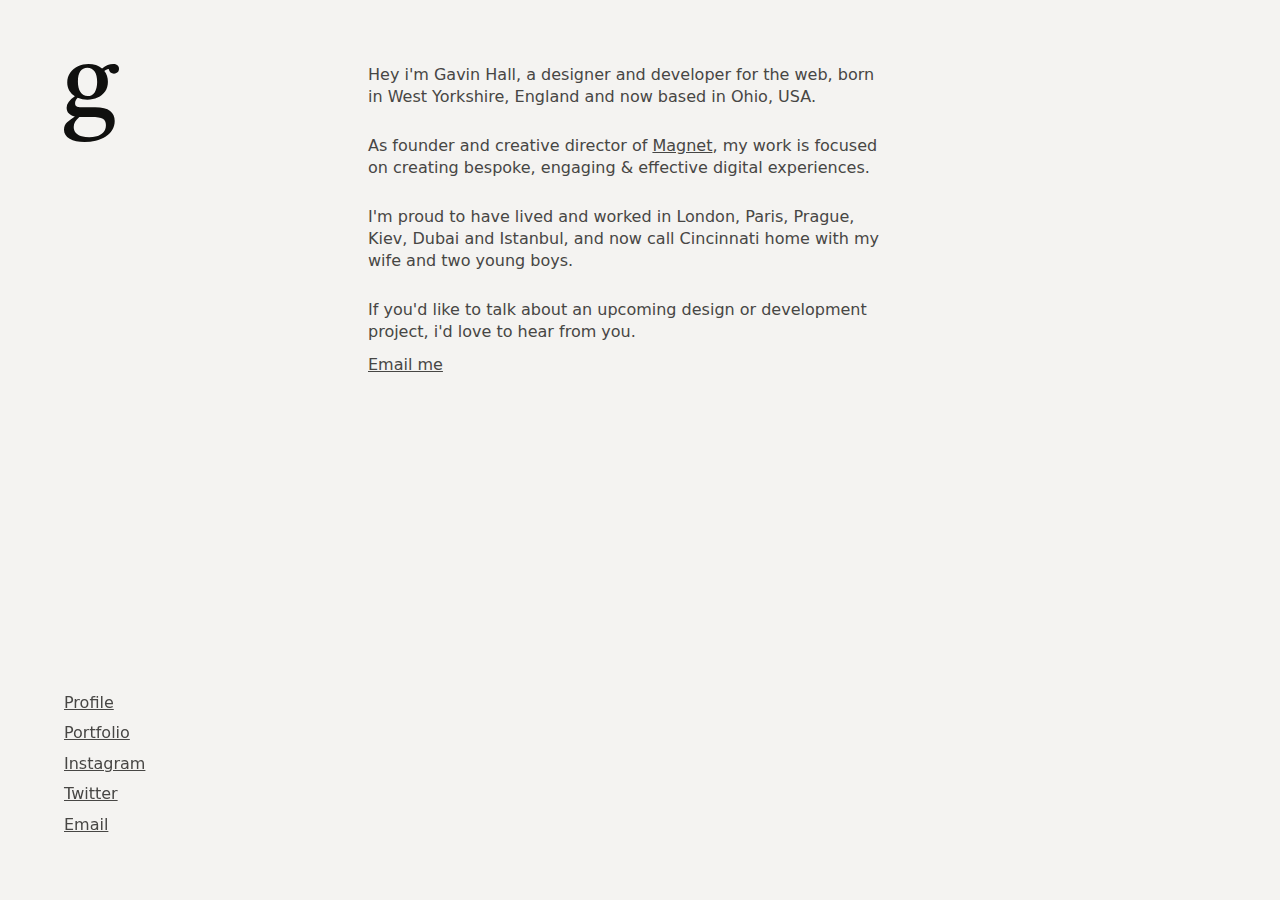
==== commit 61cf5f27: "adjust main to flex" ====
--- a/index.html
+++ b/index.html
@@ -1,5 +1,5 @@
 <!DOCTYPE html><!--  This site was created in Webflow. https://www.webflow.com  -->
-<!--  Last Published: Fri Apr 12 2024 01:32:29 GMT+0000 (Coordinated Universal Time)  -->
+<!--  Last Published: Fri Apr 12 2024 01:46:23 GMT+0000 (Coordinated Universal Time)  -->
 <html data-wf-page="65d8e11faa528f1be2f98eb0" data-wf-site="65d8e11faa528f1be2f98ea1">
 <head>
   <meta charset="utf-8">
@@ -42,7 +42,7 @@
       </nav>
     </div>
     <div id="w-node-_5c578a6b-5233-0bdd-b424-c66e8e657818-e2f98eb0" class="content-wrapper">
-      <div class="content-grid">
+      <div class="content-grid force-flex">
         <div id="w-node-_312f749e-77ad-b4cc-742a-b2f1f59df75c-e2f98eb0" class="content-1">
           <div class="content w-richtext">
             <p>Hey i&#x27;m Gavin Hall, a designer and developer for the web, born in West Yorkshire, England and now based in Ohio, USA. </p>
--- a/css/gavin-hall.webflow.css
+++ b/css/gavin-hall.webflow.css
@@ -36,7 +36,7 @@
 }
 
 .content {
-  max-width: 24rem;
+  max-width: 32rem;
 }
 
 .page-grid {
@@ -89,6 +89,13 @@
   grid-template-columns: 1fr 1fr 1fr 1fr 1fr 1fr 1fr 1fr;
   grid-auto-columns: 1fr;
   display: grid;
+}
+
+.content-grid.force-flex {
+  grid-column-gap: 1rem;
+  grid-row-gap: 1rem;
+  flex-flow: column;
+  display: flex;
 }
 
 @media screen and (max-width: 767px) {
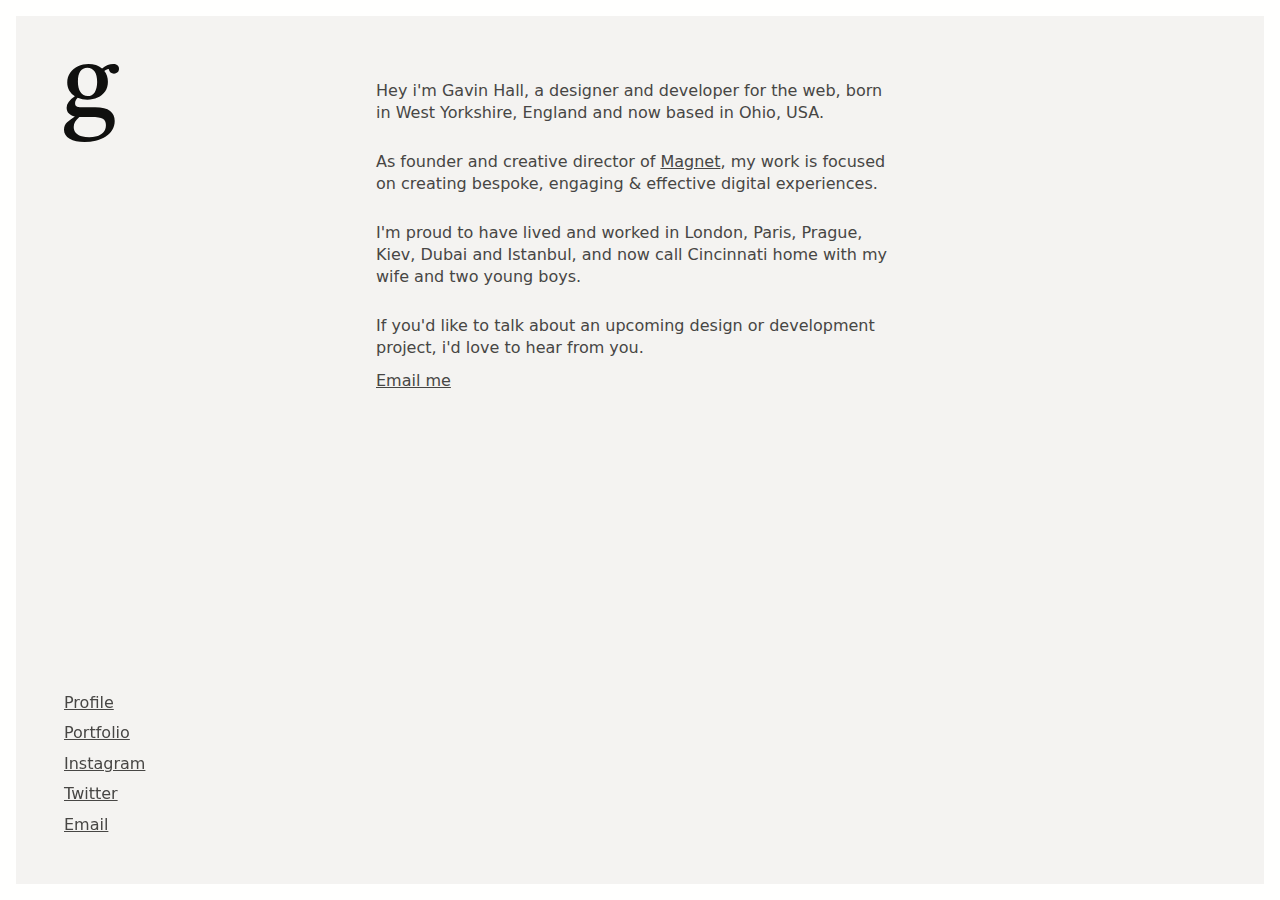
==== commit 9fb93fa2: "add site border" ====
--- a/index.html
+++ b/index.html
@@ -1,9 +1,10 @@
 <!DOCTYPE html><!--  This site was created in Webflow. https://www.webflow.com  -->
-<!--  Last Published: Fri Apr 12 2024 01:46:23 GMT+0000 (Coordinated Universal Time)  -->
+<!--  Last Published: Fri Apr 12 2024 02:15:45 GMT+0000 (Coordinated Universal Time)  -->
 <html data-wf-page="65d8e11faa528f1be2f98eb0" data-wf-site="65d8e11faa528f1be2f98ea1">
 <head>
   <meta charset="utf-8">
   <title>Gavin Hall</title>
+  <meta content="As founder and creative director of Magnet, my work is focused on creating bespoke, engaging &amp; effective digital experiences." name="description">
   <meta content="width=device-width, initial-scale=1" name="viewport">
   <meta content="Webflow" name="generator">
   <link href="css/normalize.css" rel="stylesheet" type="text/css">
--- a/css/gavin-hall.webflow.css
+++ b/css/gavin-hall.webflow.css
@@ -1,9 +1,10 @@
 :root {
   --gray--100: #f4f3f1;
   --gray--500: #474644;
-  --gray--300: #aba9a6;
+  --gray--50: #fffffe;
   --gray--700: #1f1e1d;
   --gray--900: #10100f;
+  --gray--300: #aba9a6;
 }
 
 body {
@@ -42,6 +43,7 @@
 .page-grid {
   grid-column-gap: 4rem;
   grid-row-gap: 4rem;
+  border: 1rem solid var(--gray--50);
   grid-template-rows: auto;
   grid-template-columns: 1fr 1fr 1fr 1fr 1fr 1fr 1fr 1fr;
   grid-auto-columns: 1fr;
@@ -98,7 +100,88 @@
   display: flex;
 }
 
+.password-form-wrapper {
+  justify-content: center;
+  align-items: center;
+  max-width: 32rem;
+  margin-left: auto;
+  margin-right: auto;
+  padding-top: 4rem;
+}
+
+.image {
+  margin-bottom: 2rem;
+}
+
+.form-inner {
+  flex-direction: column;
+  justify-content: space-between;
+  align-items: flex-start;
+  display: flex;
+}
+
+.button {
+  background-color: var(--gray--500);
+  border-radius: .5rem;
+  min-height: 2.5rem;
+  padding: .5rem 1rem;
+  transition: all .2s cubic-bezier(.645, .045, .355, 1);
+}
+
+.button:hover {
+  background-color: var(--gray--700);
+}
+
+.button:active {
+  background-color: var(--gray--900);
+}
+
+.button:focus {
+  box-shadow: 0 3px 7px rgba(0, 0, 0, .2);
+}
+
+.input {
+  border: 1px solid var(--gray--100);
+  background-color: var(--gray--50);
+  border-radius: .5rem;
+  min-height: 2.5rem;
+  margin-bottom: 0;
+  padding: .5rem 1rem;
+}
+
+.input:hover {
+  border-color: var(--gray--300);
+}
+
+.input:focus {
+  border-color: var(--gray--500);
+}
+
+.input.is-short {
+  max-width: 16rem;
+}
+
+.fieldset.with-button {
+  grid-column-gap: .5rem;
+  grid-row-gap: .5rem;
+  justify-content: space-between;
+  align-items: flex-start;
+  display: flex;
+}
+
+.label {
+  font-weight: 600;
+}
+
+.space-md {
+  height: 2rem;
+}
+
 @media screen and (max-width: 767px) {
+  .page-grid {
+    border-width: .75rem;
+  }
+
   .content-grid {
     grid-column-gap: 2rem;
     grid-row-gap: 2rem;
@@ -108,12 +191,18 @@
 }
 
 @media screen and (max-width: 479px) {
+  p {
+    margin-left: 2rem;
+    margin-right: 2rem;
+  }
+
   .page-grid {
     grid-column-gap: 2rem;
     grid-row-gap: 2rem;
+    border-width: .5rem;
     flex-flow: column;
     height: auto;
-    padding: 1rem;
+    padding: 0;
     display: flex;
   }
 
@@ -121,10 +210,12 @@
     grid-column-gap: 1.5rem;
     grid-row-gap: 1.5rem;
     height: auto;
-    padding-top: 0;
-    padding-bottom: 0;
-    padding-left: 0;
+    padding: 2rem 2px 2rem 2rem;
     position: relative;
+  }
+
+  .content-wrapper {
+    padding-bottom: 2rem;
   }
 
   .content-grid {
@@ -156,3 +247,11 @@
 #w-node-ff8ef2bc-624e-85ff-0c9c-8018c7c4598f-e2f98eb0 {
   grid-area: 4 / 5 / 5 / 9;
 }
+
+#w-node-_08f10e83-c6b3-f5c6-2250-b5fe7814ff7d-94a602a9 {
+  grid-area: span 1 / span 2 / span 1 / span 2;
+}
+
+#w-node-_08f10e83-c6b3-f5c6-2250-b5fe7814ff91-94a602a9 {
+  grid-area: span 1 / span 6 / span 1 / span 6;
+}
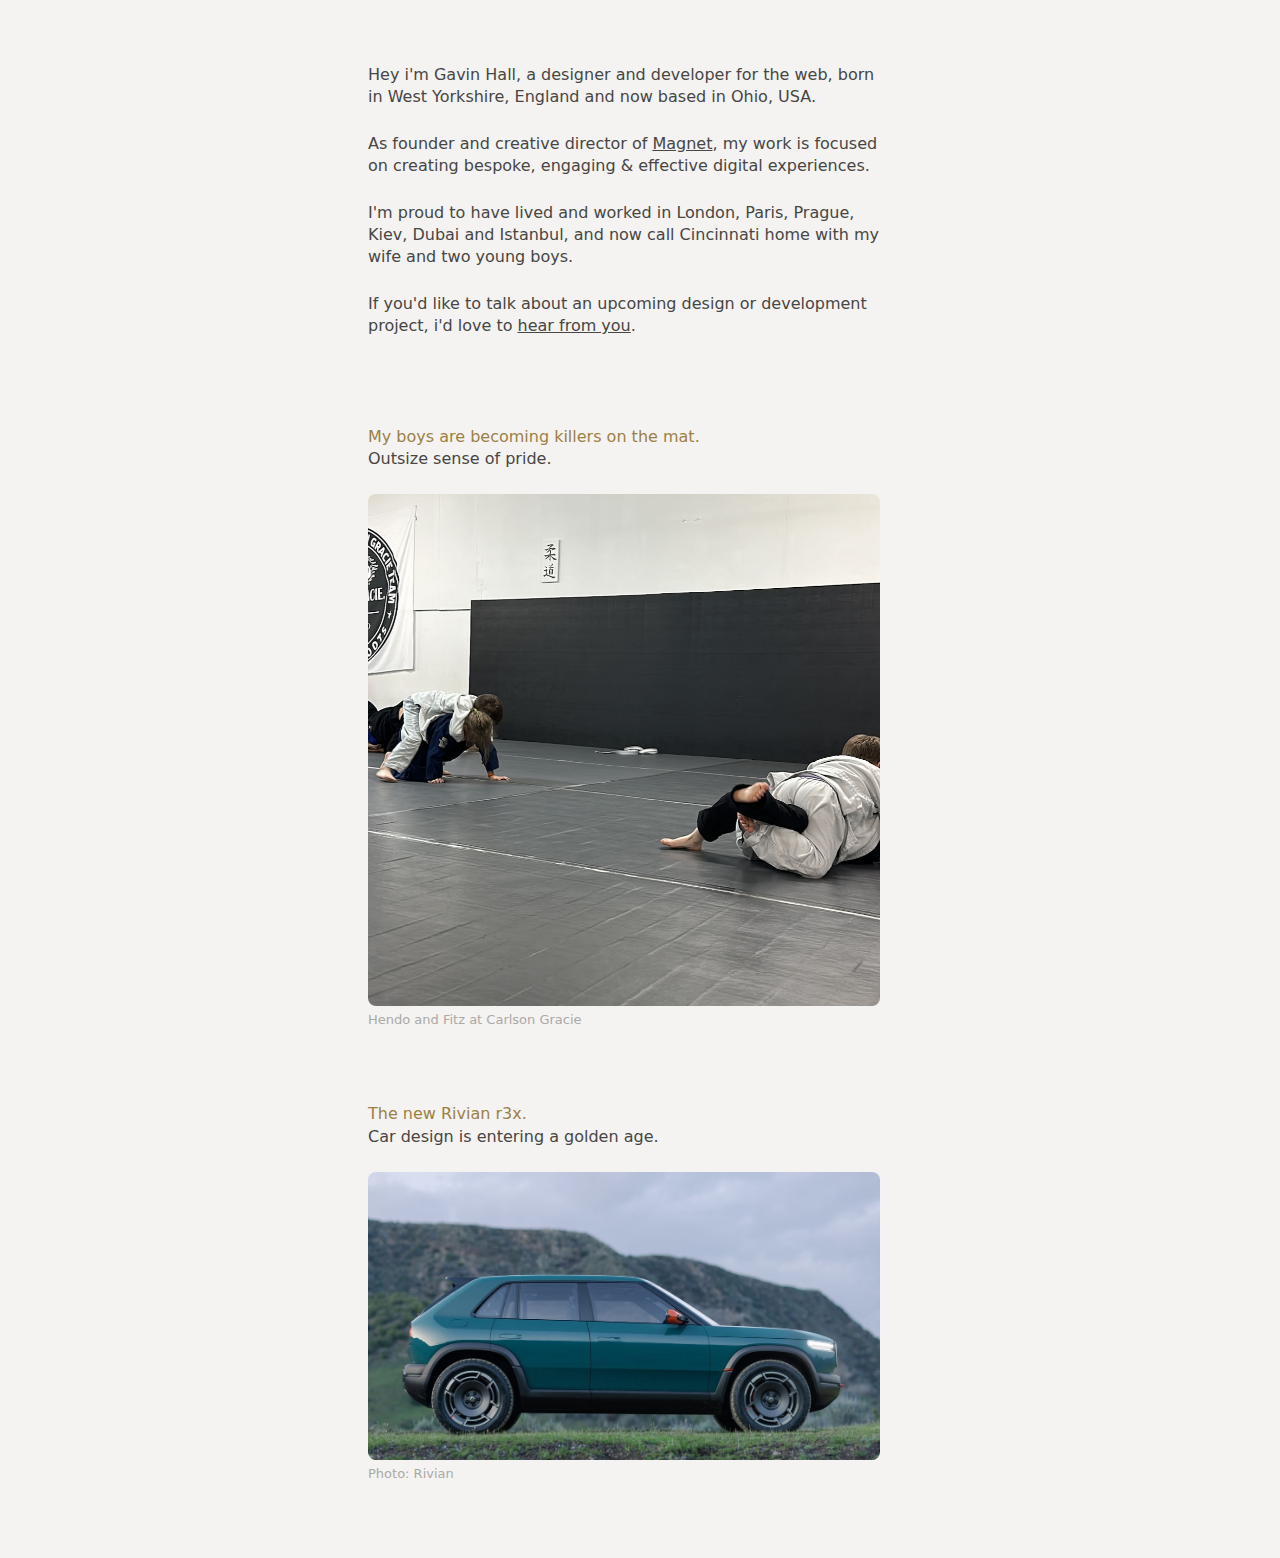
==== commit 81377d94: "first posts" ====
--- a/index.html
+++ b/index.html
@@ -1,5 +1,5 @@
 <!DOCTYPE html><!--  This site was created in Webflow. https://www.webflow.com  -->
-<!--  Last Published: Fri Apr 12 2024 02:15:45 GMT+0000 (Coordinated Universal Time)  -->
+<!--  Last Published: Fri Apr 12 2024 02:50:15 GMT+0000 (Coordinated Universal Time)  -->
 <html data-wf-page="65d8e11faa528f1be2f98eb0" data-wf-site="65d8e11faa528f1be2f98ea1">
 <head>
   <meta charset="utf-8">
@@ -19,53 +19,58 @@
     <div id="w-node-c1fbb714-64a6-16a7-aa00-c70be5b26008-e2f98eb0" class="navigation-wrapper">
       <nav id="w-node-_4293d74e-c345-44e8-fb47-de72832781d6-e2f98eb0" class="navigation">
         <a href="index.html" aria-current="page" class="logo_link w-inline-block w--current">
-          <div class="logo w-embed"><svg width="55" height="78" fill="none" xmlns="http://www.w3.org/2000/svg">
-              <path d="M20.494 78c-6.134 0-11.083-1.079-14.848-3.237C1.882 72.605 0 69.612 0 65.783c0-2.993 1.046-5.464 3.137-7.413 2.091-1.95 4.67-3.899 7.737-5.848-2.718-.626-4.775-1.705-6.169-3.237-1.394-1.6-2.09-3.48-2.09-5.638 0-3.76 2.753-7.553 8.26-11.382a17.145 17.145 0 0 1-5.542-5.639c-1.394-2.366-2.093-5.08-2.093-8.143 0-3.829.976-7.1 2.928-9.815 2.022-2.785 4.636-4.908 7.842-6.37C17.288.766 20.773 0 24.468 0c5.437 0 9.968 1.497 13.593 4.49C41.825 1.497 45.52 0 49.145 0c1.812 0 3.24.418 4.287 1.253C54.477 2.019 55 3.167 55 4.699c0 1.531-.488 2.75-1.464 3.654-.976.905-2.16 1.358-3.555 1.358-1.325 0-2.475-.383-3.45-1.149-.907-.835-1.5-1.984-1.778-3.446-.976.21-1.778.453-2.405.731a22.87 22.87 0 0 0-1.987 1.149c2.37 2.993 3.555 6.543 3.555 10.65 0 3.83-.94 7.101-2.823 9.816-1.882 2.645-4.392 4.699-7.528 6.16-3.067 1.393-6.448 2.089-10.143 2.089-3.485 0-6.727-.627-9.724-1.88-1.743 1.74-2.614 3.585-2.614 5.534 0 1.74.662 2.854 1.986 3.342 1.325.417 3.765.626 7.32.626h5.75c2.231-.07 3.87-.104 4.915-.104 6.971 0 11.99 1.253 15.057 3.759 3.067 2.436 4.6 5.813 4.6 10.129 0 3.41-.836 6.404-2.509 8.98-1.673 2.645-3.938 4.837-6.796 6.578-2.858 1.81-6.1 3.132-9.724 3.968C28.127 77.547 24.398 78 20.494 78Zm-5.123-24.956c-3.764 3.133-5.647 6.44-5.647 9.92 0 2.436.732 4.42 2.196 5.952 1.464 1.531 3.381 2.645 5.751 3.341 2.37.696 4.88 1.044 7.529 1.044 2.37 0 4.844-.348 7.424-1.044 2.579-.696 4.775-1.95 6.587-3.759 1.812-1.74 2.719-4.212 2.719-7.414 0-2.923-1.046-5.012-3.137-6.265-2.022-1.253-5.82-1.88-11.398-1.88h-4.914c-1.952.07-4.113.105-6.483.105h-.627Zm8.26-20.988c3.067 0 5.403-1.218 7.006-3.654 1.673-2.506 2.51-5.952 2.51-10.338 0-4.455-.837-7.97-2.51-10.546-1.673-2.576-4.113-3.863-7.32-3.863-2.997 0-5.332 1.218-7.005 3.654-1.604 2.367-2.405 5.743-2.405 10.129 0 4.455.836 8.005 2.51 10.65 1.742 2.646 4.147 3.968 7.214 3.968Z" fill="#10100F"></path>
+          <div data-w-id="26d17dca-d65d-c861-f818-fc32848c98bb" style="opacity:0" class="logo w-embed"><svg width="55" height="78" fill="none" xmlns="http://www.w3.org/2000/svg">
+              <path d="M20.494 78c-6.134 0-11.083-1.079-14.848-3.237C1.882 72.605 0 69.612 0 65.783c0-2.993 1.046-5.464 3.137-7.413 2.091-1.95 4.67-3.899 7.737-5.848-2.718-.626-4.775-1.705-6.169-3.237-1.394-1.6-2.09-3.48-2.09-5.638 0-3.76 2.753-7.553 8.26-11.382a17.145 17.145 0 0 1-5.542-5.639c-1.394-2.366-2.093-5.08-2.093-8.143 0-3.829.976-7.1 2.928-9.815 2.022-2.785 4.636-4.908 7.842-6.37C17.288.766 20.773 0 24.468 0c5.437 0 9.968 1.497 13.593 4.49C41.825 1.497 45.52 0 49.145 0c1.812 0 3.24.418 4.287 1.253C54.477 2.019 55 3.167 55 4.699c0 1.531-.488 2.75-1.464 3.654-.976.905-2.16 1.358-3.555 1.358-1.325 0-2.475-.383-3.45-1.149-.907-.835-1.5-1.984-1.778-3.446-.976.21-1.778.453-2.405.731a22.87 22.87 0 0 0-1.987 1.149c2.37 2.993 3.555 6.543 3.555 10.65 0 3.83-.94 7.101-2.823 9.816-1.882 2.645-4.392 4.699-7.528 6.16-3.067 1.393-6.448 2.089-10.143 2.089-3.485 0-6.727-.627-9.724-1.88-1.743 1.74-2.614 3.585-2.614 5.534 0 1.74.662 2.854 1.986 3.342 1.325.417 3.765.626 7.32.626h5.75c2.231-.07 3.87-.104 4.915-.104 6.971 0 11.99 1.253 15.057 3.759 3.067 2.436 4.6 5.813 4.6 10.129 0 3.41-.836 6.404-2.509 8.98-1.673 2.645-3.938 4.837-6.796 6.578-2.858 1.81-6.1 3.132-9.724 3.968C28.127 77.547 24.398 78 20.494 78Zm-5.123-24.956c-3.764 3.133-5.647 6.44-5.647 9.92 0 2.436.732 4.42 2.196 5.952 1.464 1.531 3.381 2.645 5.751 3.341 2.37.696 4.88 1.044 7.529 1.044 2.37 0 4.844-.348 7.424-1.044 2.579-.696 4.775-1.95 6.587-3.759 1.812-1.74 2.719-4.212 2.719-7.414 0-2.923-1.046-5.012-3.137-6.265-2.022-1.253-5.82-1.88-11.398-1.88h-4.914c-1.952.07-4.113.105-6.483.105h-.627Zm8.26-20.988c3.067 0 5.403-1.218 7.006-3.654 1.673-2.506 2.51-5.952 2.51-10.338 0-4.455-.837-7.97-2.51-10.546-1.673-2.576-4.113-3.863-7.32-3.863-2.997 0-5.332 1.218-7.005 3.654-1.604 2.367-2.405 5.743-2.405 10.129 0 4.455.836 8.005 2.51 10.65 1.742 2.646 4.147 3.968 7.214 3.968Z" fill="currentColor"></path>
             </svg></div>
         </a>
         <ul role="list" class="menu w-list-unstyled">
-          <li class="menu-item">
+          <li data-w-id="0f6b129c-a63c-5440-7003-c4d881ab6181" style="opacity:0" class="menu-item">
             <a href="index.html" aria-current="page" class="menu-item-link w--current">Profile</a>
           </li>
-          <li class="menu-item">
+          <li data-w-id="0f6b129c-a63c-5440-7003-c4d881ab6182" style="opacity:0" class="menu-item">
             <a href="https://magnet.co/case-studies" target="_blank" class="menu-item-link">Portfolio</a>
           </li>
-          <li class="menu-item">
+          <li data-w-id="ea7a09f1-dc28-7eb7-f1d9-e614e2aed22b" style="opacity:0" class="menu-item">
             <a href="https://www.instagram.com/gavinhall.design" target="_blank" class="menu-item-link">Instagram</a>
           </li>
-          <li class="menu-item">
+          <li data-w-id="2c020773-299c-06bd-d5b3-cfa02f181b7e" style="opacity:0" class="menu-item">
             <a href="https://twitter.com/gavinhall" target="_blank" class="menu-item-link">Twitter</a>
           </li>
-          <li class="menu-item">
+          <li data-w-id="0f6b129c-a63c-5440-7003-c4d881ab6183" style="opacity:0" class="menu-item">
             <a href="mailto:mail@gavinhall.com?subject=Website%20enquiry" class="menu-item-link">Email</a>
           </li>
         </ul>
       </nav>
     </div>
     <div id="w-node-_5c578a6b-5233-0bdd-b424-c66e8e657818-e2f98eb0" class="content-wrapper">
-      <div class="content-grid force-flex">
-        <div id="w-node-_312f749e-77ad-b4cc-742a-b2f1f59df75c-e2f98eb0" class="content-1">
-          <div class="content w-richtext">
-            <p>Hey i&#x27;m Gavin Hall, a designer and developer for the web, born in West Yorkshire, England and now based in Ohio, USA. </p>
-          </div>
+      <div id="w-node-_312f749e-77ad-b4cc-742a-b2f1f59df75c-e2f98eb0" class="content-entry">
+        <div class="content w-richtext">
+          <p>Hey i&#x27;m Gavin Hall, a designer and developer for the web, born in West Yorkshire, England and now based in Ohio, USA. </p>
+          <p>As founder and creative director of <a href="https://magnet.co">Magnet</a>, my work is focused on creating bespoke, engaging &amp; effective digital experiences.</p>
+          <p>I&#x27;m proud to have lived and worked in London, Paris, Prague, Kiev, Dubai and Istanbul, and now call Cincinnati home with my wife and two young boys.</p>
+          <p>If you&#x27;d like to talk about an upcoming design or development project, i&#x27;d love to <a href="mailto:mail@gavinhall.com">hear from you</a>.</p>
         </div>
-        <div id="w-node-_3c04195e-2928-a37d-6c84-1ceb4b8e03b5-e2f98eb0" class="content-2">
-          <div class="content w-richtext">
-            <p>As founder and creative director of <a href="https://magnet.co">Magnet</a>, my work is focused on creating bespoke, engaging &amp; effective digital experiences.</p>
-          </div>
+      </div>
+      <div class="content-entry">
+        <div class="content w-richtext">
+          <p><strong>My boys are becoming killers on the mat.<br></strong>Outsize sense of pride.</p>
+          <figure style="max-width:1000pxpx" class="w-richtext-align-fullwidth w-richtext-figure-type-image">
+            <a href="https://www.carlsongracienky.com/" target="_blank" class="w-inline-block">
+              <div><img src="images/img1.jpg" loading="lazy" alt=""></div>
+            </a>
+            <figcaption>Hendo and Fitz at Carlson Gracie</figcaption>
+          </figure>
         </div>
-        <div id="w-node-_8ccb310f-3f30-ae47-a0c0-4eff06b0f1b1-e2f98eb0" class="content-3">
-          <div class="content w-richtext">
-            <p>I&#x27;m proud to have lived and worked in London, Paris, Prague, Kiev, Dubai and Istanbul, and now call Cincinnati home with my wife and two young boys.</p>
-          </div>
-        </div>
-        <div id="w-node-ff8ef2bc-624e-85ff-0c9c-8018c7c4598f-e2f98eb0" class="content-4">
-          <div class="content w-richtext">
-            <p>If you&#x27;d like to talk about an upcoming design or development project, i&#x27;d love to hear from you.</p>
-            <p>
-              <a href="mailto:mail@gavinhall.com">Email me</a>
-            </p>
-          </div>
+      </div>
+      <div class="content-entry">
+        <div class="content w-richtext">
+          <p><strong>The new Rivian r3x.</strong><br>Car design is entering a golden age.</p>
+          <figure style="max-width:1182pxpx" class="w-richtext-align-fullwidth w-richtext-figure-type-image">
+            <a href="https://rivian.com/en-GB/newsroom/article/rivian-announces-mid-sized-platform" target="_blank" class="w-inline-block">
+              <div><img src="images/9BF9A830-8DC5-48B2-84DA-21E5D295C9F6_1_105_c-1.jpg" loading="lazy" alt="The new Rivian design is 😘"></div>
+            </a>
+            <figcaption>Photo: Rivian</figcaption>
+          </figure>
         </div>
       </div>
     </div>
--- a/css/gavin-hall.webflow.css
+++ b/css/gavin-hall.webflow.css
@@ -1,10 +1,11 @@
 :root {
   --gray--100: #f4f3f1;
   --gray--500: #474644;
-  --gray--50: #fffffe;
+  --gold--600: #9c7f45;
+  --gray--300: #aba9a6;
   --gray--700: #1f1e1d;
   --gray--900: #10100f;
-  --gray--300: #aba9a6;
+  --gray--50: #fffffe;
 }
 
 body {
@@ -16,12 +17,41 @@
 }
 
 p {
-  margin-bottom: 10px;
+  margin-bottom: 1.5rem;
 }
 
 a {
   color: inherit;
   text-decoration: underline;
+}
+
+img {
+  object-fit: contain;
+  border-radius: 8px;
+  max-width: 100%;
+  transition: all .2s cubic-bezier(.645, .045, .355, 1);
+  display: inline-block;
+}
+
+img:hover {
+  transform: scale(1.01);
+  box-shadow: 0 3px 7px rgba(0, 0, 0, .12);
+}
+
+strong {
+  color: var(--gold--600);
+  font-weight: 500;
+}
+
+figure {
+  margin-bottom: 10px;
+}
+
+figcaption {
+  color: var(--gray--300);
+  text-align: left;
+  margin-top: 5px;
+  font-size: 13px;
 }
 
 .site-wrapper {
@@ -43,7 +73,6 @@
 .page-grid {
   grid-column-gap: 4rem;
   grid-row-gap: 4rem;
-  border: 1rem solid var(--gray--50);
   grid-template-rows: auto;
   grid-template-columns: 1fr 1fr 1fr 1fr 1fr 1fr 1fr 1fr;
   grid-auto-columns: 1fr;
@@ -66,6 +95,14 @@
   left: 0;
 }
 
+.logo_link.w--current:hover {
+  color: var(--gray--700);
+}
+
+.logo_link.w--current:active {
+  color: var(--gold--600);
+}
+
 .menu {
   grid-column-gap: .5rem;
   grid-row-gap: .5rem;
@@ -177,9 +214,25 @@
   height: 2rem;
 }
 
+.content-entry {
+  margin-bottom: 4rem;
+}
+
+.space-lg {
+  height: 4rem;
+}
+
 @media screen and (max-width: 767px) {
   .page-grid {
-    border-width: .75rem;
+    grid-column-gap: 2rem;
+    grid-row-gap: 2rem;
+    padding: 2rem;
+  }
+
+  .navigation {
+    padding-top: 2rem;
+    padding-bottom: 2rem;
+    padding-left: 2rem;
   }
 
   .content-grid {
@@ -192,14 +245,23 @@
 
 @media screen and (max-width: 479px) {
   p {
-    margin-left: 2rem;
-    margin-right: 2rem;
+    margin-left: 1.5rem;
+    margin-right: 1.5rem;
+  }
+
+  figure {
+    padding-left: .5rem;
+    padding-right: .5rem;
+  }
+
+  figcaption {
+    padding-left: 1rem;
+    padding-right: 1rem;
   }
 
   .page-grid {
     grid-column-gap: 2rem;
     grid-row-gap: 2rem;
-    border-width: .5rem;
     flex-flow: column;
     height: auto;
     padding: 0;
@@ -210,7 +272,7 @@
     grid-column-gap: 1.5rem;
     grid-row-gap: 1.5rem;
     height: auto;
-    padding: 2rem 2px 2rem 2rem;
+    padding: 2rem 2px 1.5rem 1.5rem;
     position: relative;
   }
 
@@ -236,18 +298,6 @@
   grid-area: span 1 / span 4 / span 1 / span 4;
 }
 
-#w-node-_3c04195e-2928-a37d-6c84-1ceb4b8e03b5-e2f98eb0 {
-  grid-area: 2 / 5 / 2 / 9;
-}
-
-#w-node-_8ccb310f-3f30-ae47-a0c0-4eff06b0f1b1-e2f98eb0 {
-  grid-area: 3 / 1 / 3 / 5;
-}
-
-#w-node-ff8ef2bc-624e-85ff-0c9c-8018c7c4598f-e2f98eb0 {
-  grid-area: 4 / 5 / 5 / 9;
-}
-
 #w-node-_08f10e83-c6b3-f5c6-2250-b5fe7814ff7d-94a602a9 {
   grid-area: span 1 / span 2 / span 1 / span 2;
 }
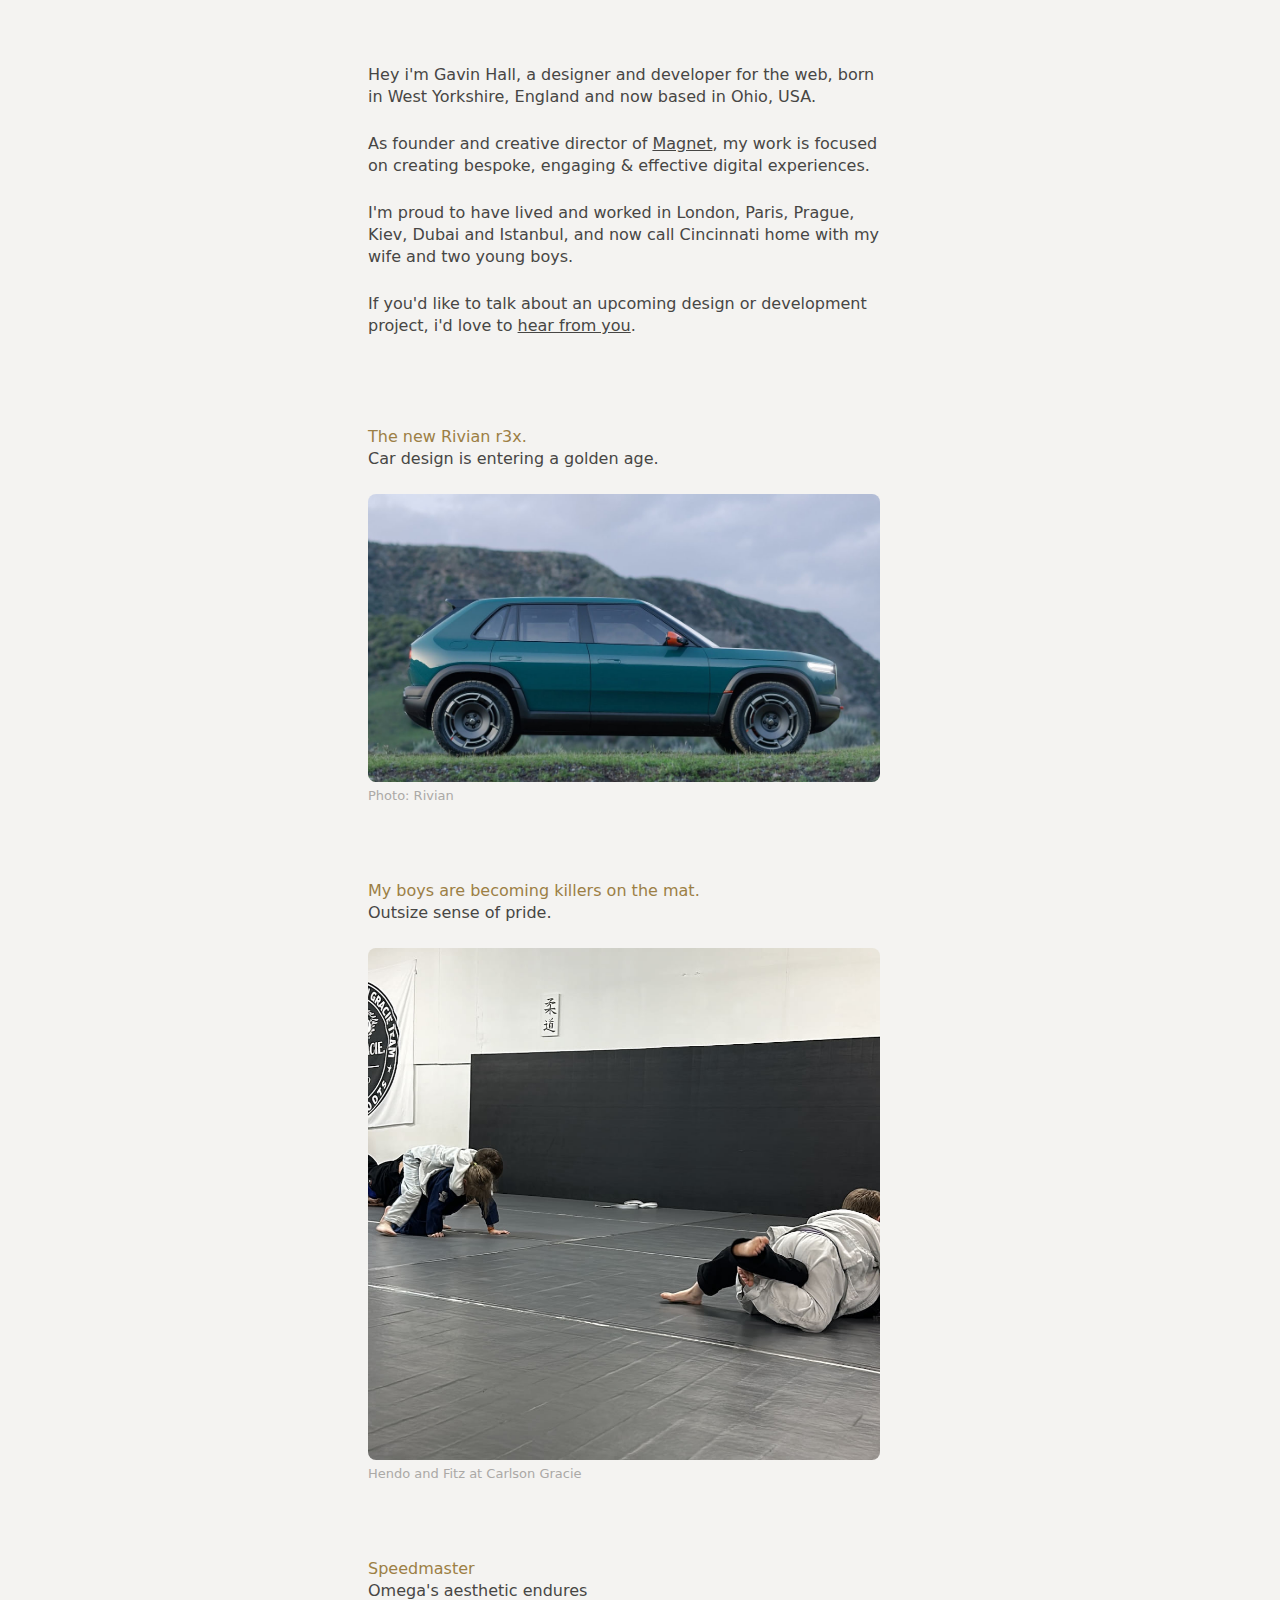
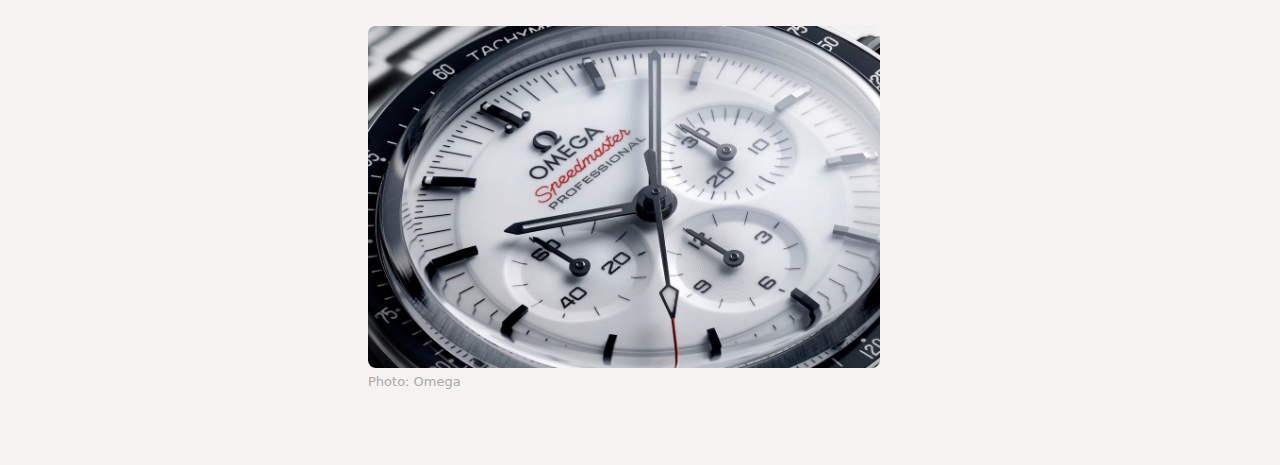
==== commit 4a8c29ba: "add post (omega)" ====
--- a/index.html
+++ b/index.html
@@ -1,5 +1,5 @@
 <!DOCTYPE html><!--  This site was created in Webflow. https://www.webflow.com  -->
-<!--  Last Published: Fri Apr 12 2024 02:50:15 GMT+0000 (Coordinated Universal Time)  -->
+<!--  Last Published: Fri Apr 12 2024 02:55:37 GMT+0000 (Coordinated Universal Time)  -->
 <html data-wf-page="65d8e11faa528f1be2f98eb0" data-wf-site="65d8e11faa528f1be2f98ea1">
 <head>
   <meta charset="utf-8">
@@ -53,6 +53,17 @@
       </div>
       <div class="content-entry">
         <div class="content w-richtext">
+          <p><strong>The new Rivian r3x.</strong><br>Car design is entering a golden age.</p>
+          <figure style="max-width:1182pxpx" class="w-richtext-align-fullwidth w-richtext-figure-type-image">
+            <a href="https://rivian.com/en-GB/newsroom/article/rivian-announces-mid-sized-platform" target="_blank" class="w-inline-block">
+              <div><img src="images/9BF9A830-8DC5-48B2-84DA-21E5D295C9F6_1_105_c-1.jpg" loading="lazy" alt="The new Rivian design is 😘"></div>
+            </a>
+            <figcaption>Photo: Rivian</figcaption>
+          </figure>
+        </div>
+      </div>
+      <div class="content-entry">
+        <div class="content w-richtext">
           <p><strong>My boys are becoming killers on the mat.<br></strong>Outsize sense of pride.</p>
           <figure style="max-width:1000pxpx" class="w-richtext-align-fullwidth w-richtext-figure-type-image">
             <a href="https://www.carlsongracienky.com/" target="_blank" class="w-inline-block">
@@ -64,12 +75,12 @@
       </div>
       <div class="content-entry">
         <div class="content w-richtext">
-          <p><strong>The new Rivian r3x.</strong><br>Car design is entering a golden age.</p>
-          <figure style="max-width:1182pxpx" class="w-richtext-align-fullwidth w-richtext-figure-type-image">
-            <a href="https://rivian.com/en-GB/newsroom/article/rivian-announces-mid-sized-platform" target="_blank" class="w-inline-block">
-              <div><img src="images/9BF9A830-8DC5-48B2-84DA-21E5D295C9F6_1_105_c-1.jpg" loading="lazy" alt="The new Rivian design is 😘"></div>
+          <p><strong>Speedmaster</strong><br>Omega&#x27;s aesthetic endures</p>
+          <figure style="max-width:1086px" class="w-richtext-align-fullwidth w-richtext-figure-type-image">
+            <a href="https://www.omegawatches.com/en-us/watch-omega-speedmaster-moonwatch-professional-co-axial-master-chronometer-chronograph-42-mm-31030425004001" target="_blank" class="w-inline-block">
+              <div><img src="images/626A240C-B0DA-406E-A5D7-F16062DBF001_1_105_c-1.jpg" loading="lazy" alt=""></div>
             </a>
-            <figcaption>Photo: Rivian</figcaption>
+            <figcaption>Photo: Omega</figcaption>
           </figure>
         </div>
       </div>
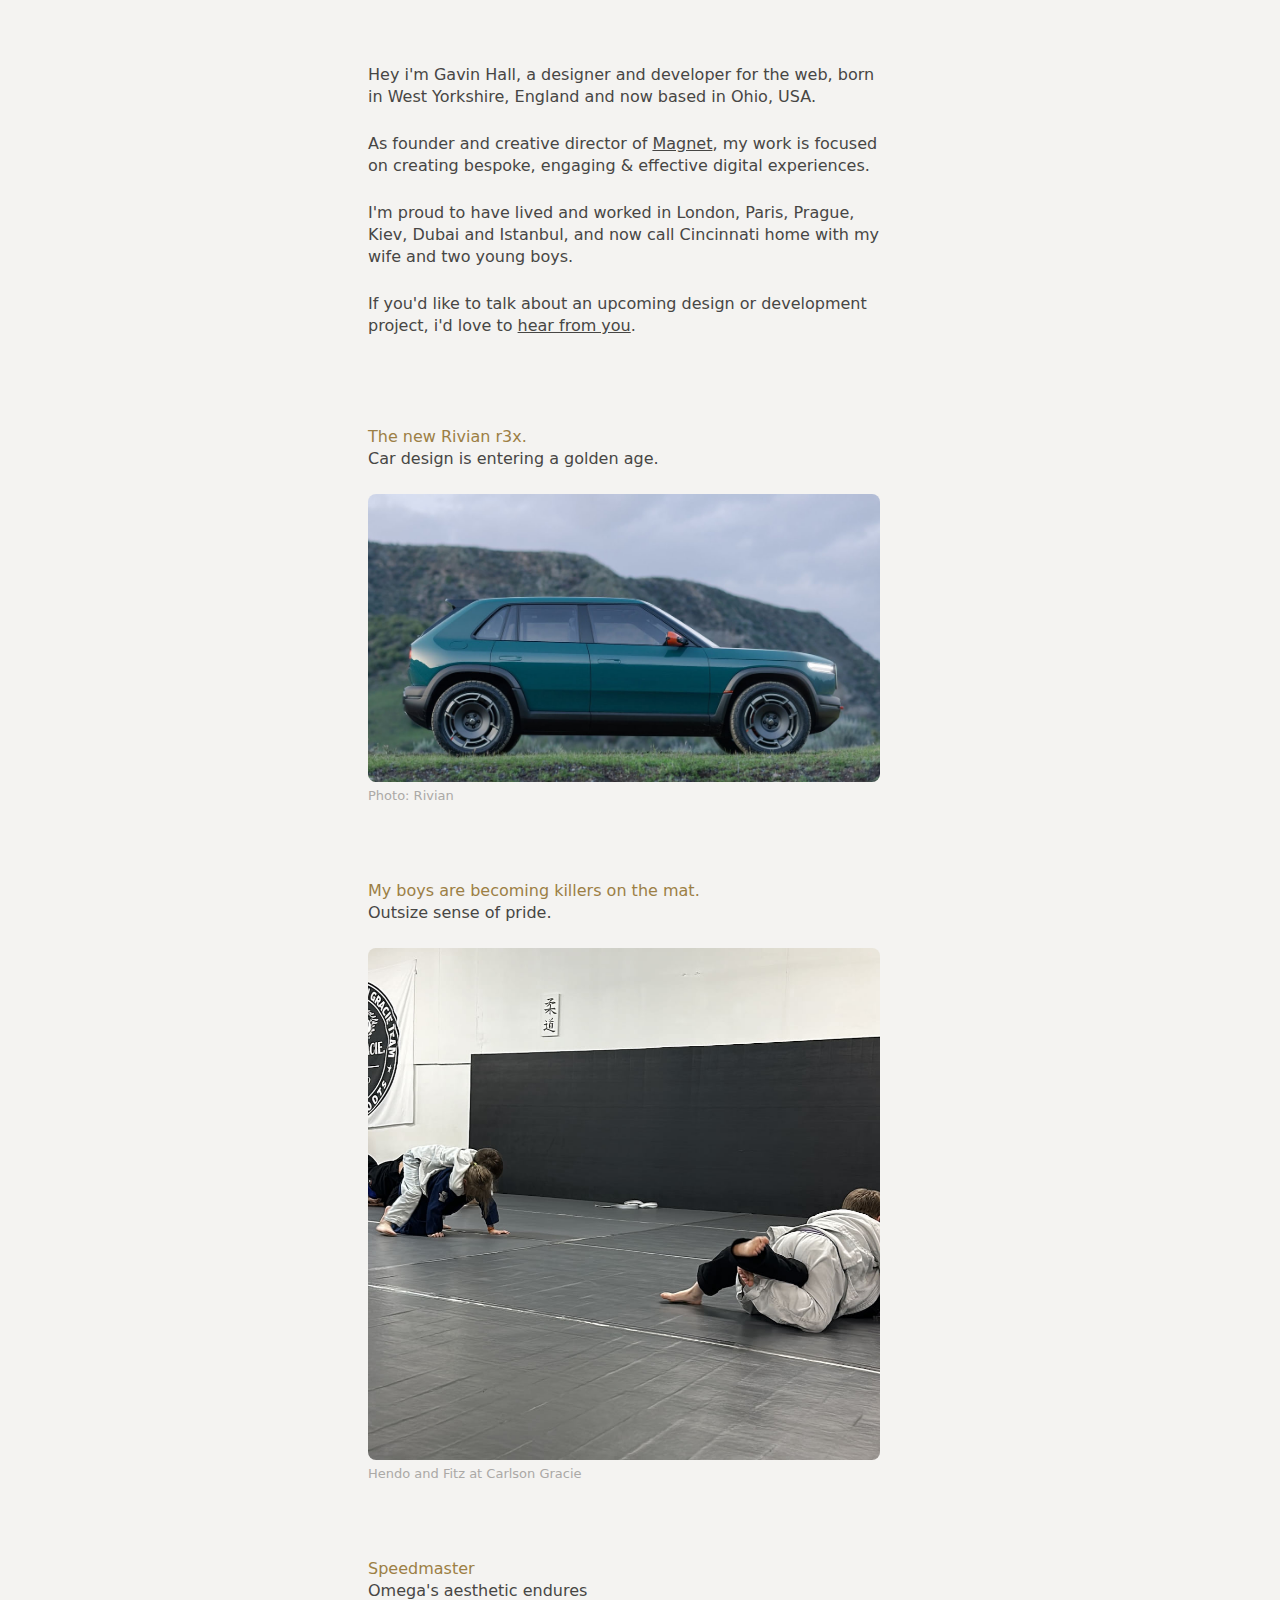
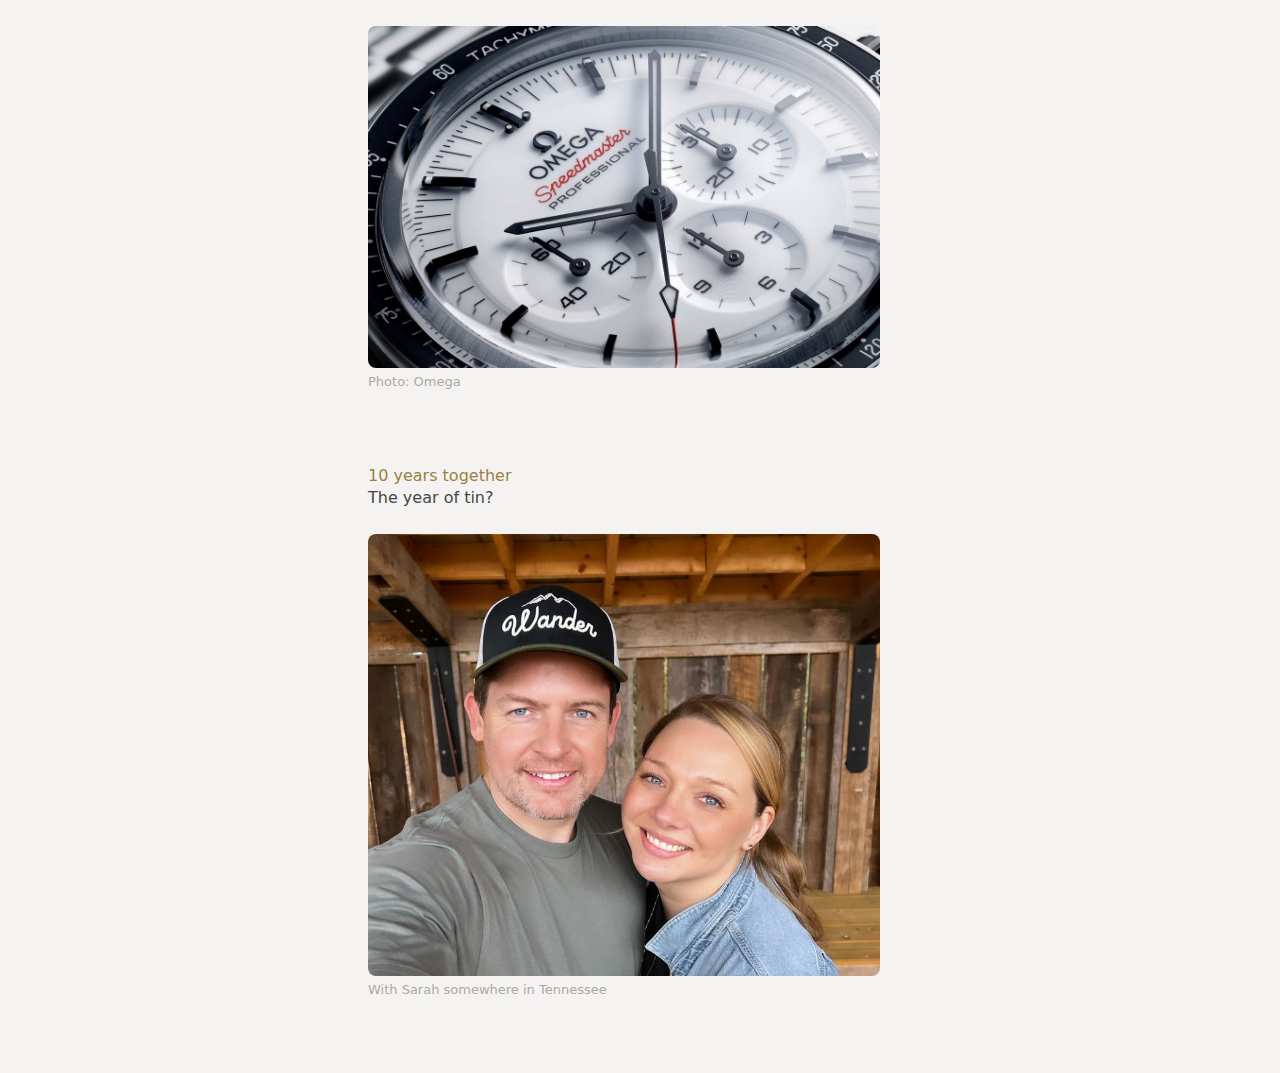
==== commit d809f35e: "post added" ====
--- a/index.html
+++ b/index.html
@@ -1,5 +1,5 @@
 <!DOCTYPE html><!--  This site was created in Webflow. https://www.webflow.com  -->
-<!--  Last Published: Fri Apr 12 2024 02:55:37 GMT+0000 (Coordinated Universal Time)  -->
+<!--  Last Published: Fri Apr 12 2024 03:11:01 GMT+0000 (Coordinated Universal Time)  -->
 <html data-wf-page="65d8e11faa528f1be2f98eb0" data-wf-site="65d8e11faa528f1be2f98ea1">
 <head>
   <meta charset="utf-8">
@@ -84,6 +84,15 @@
           </figure>
         </div>
       </div>
+      <div class="content-entry">
+        <div class="content w-richtext">
+          <p><strong>10 years together</strong><br>The year of tin?</p>
+          <figure style="max-width:835px" class="w-richtext-align-fullwidth w-richtext-figure-type-image">
+            <div><img src="images/C317EE80-2D8C-4E83-86F3-4CCFDE6A6A14-1.jpg" loading="lazy" alt=""></div>
+            <figcaption>With Sarah somewhere in Tennessee</figcaption>
+          </figure>
+        </div>
+      </div>
     </div>
   </div>
   <script src="https://d3e54v103j8qbb.cloudfront.net/js/jquery-3.5.1.min.dc5e7f18c8.js?site=65d8e11faa528f1be2f98ea1" type="text/javascript" integrity="sha256-9/aliU8dGd2tb6OSsuzixeV4y/faTqgFtohetphbbj0=" crossorigin="anonymous"></script>
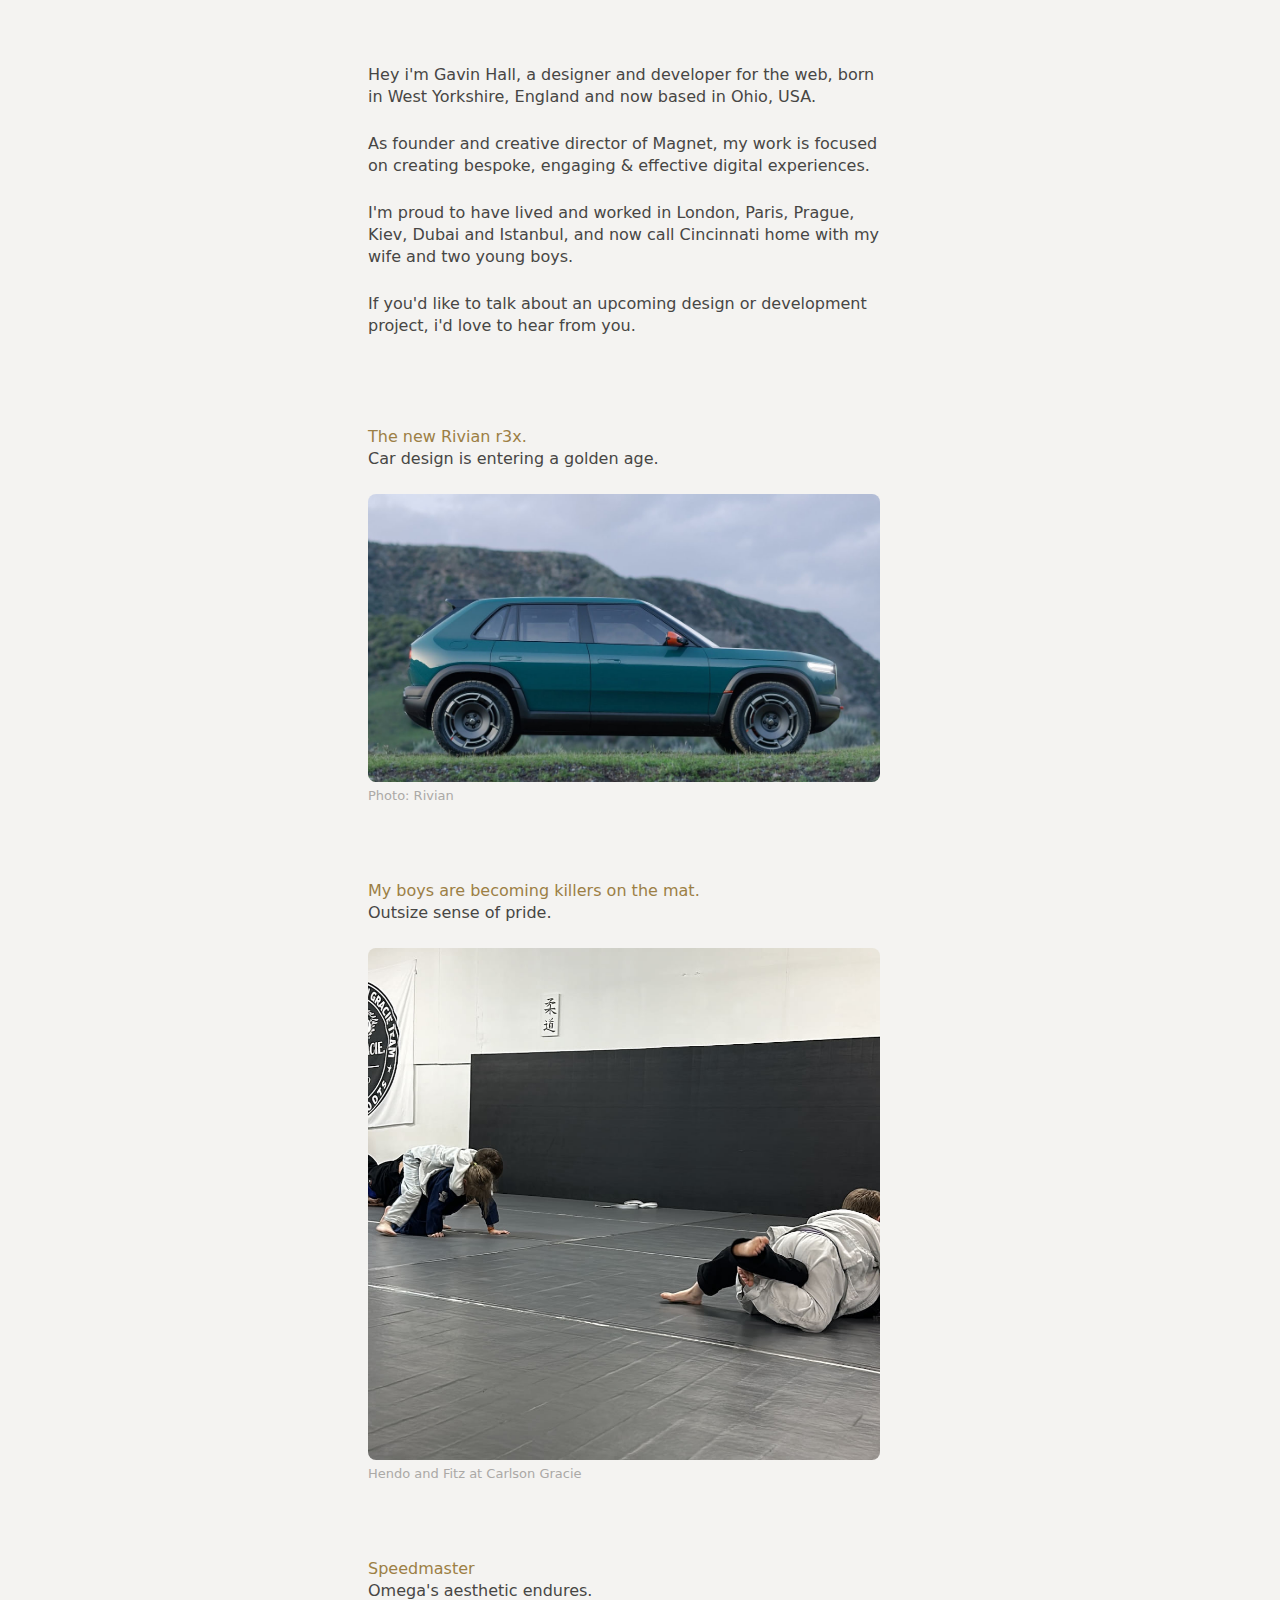
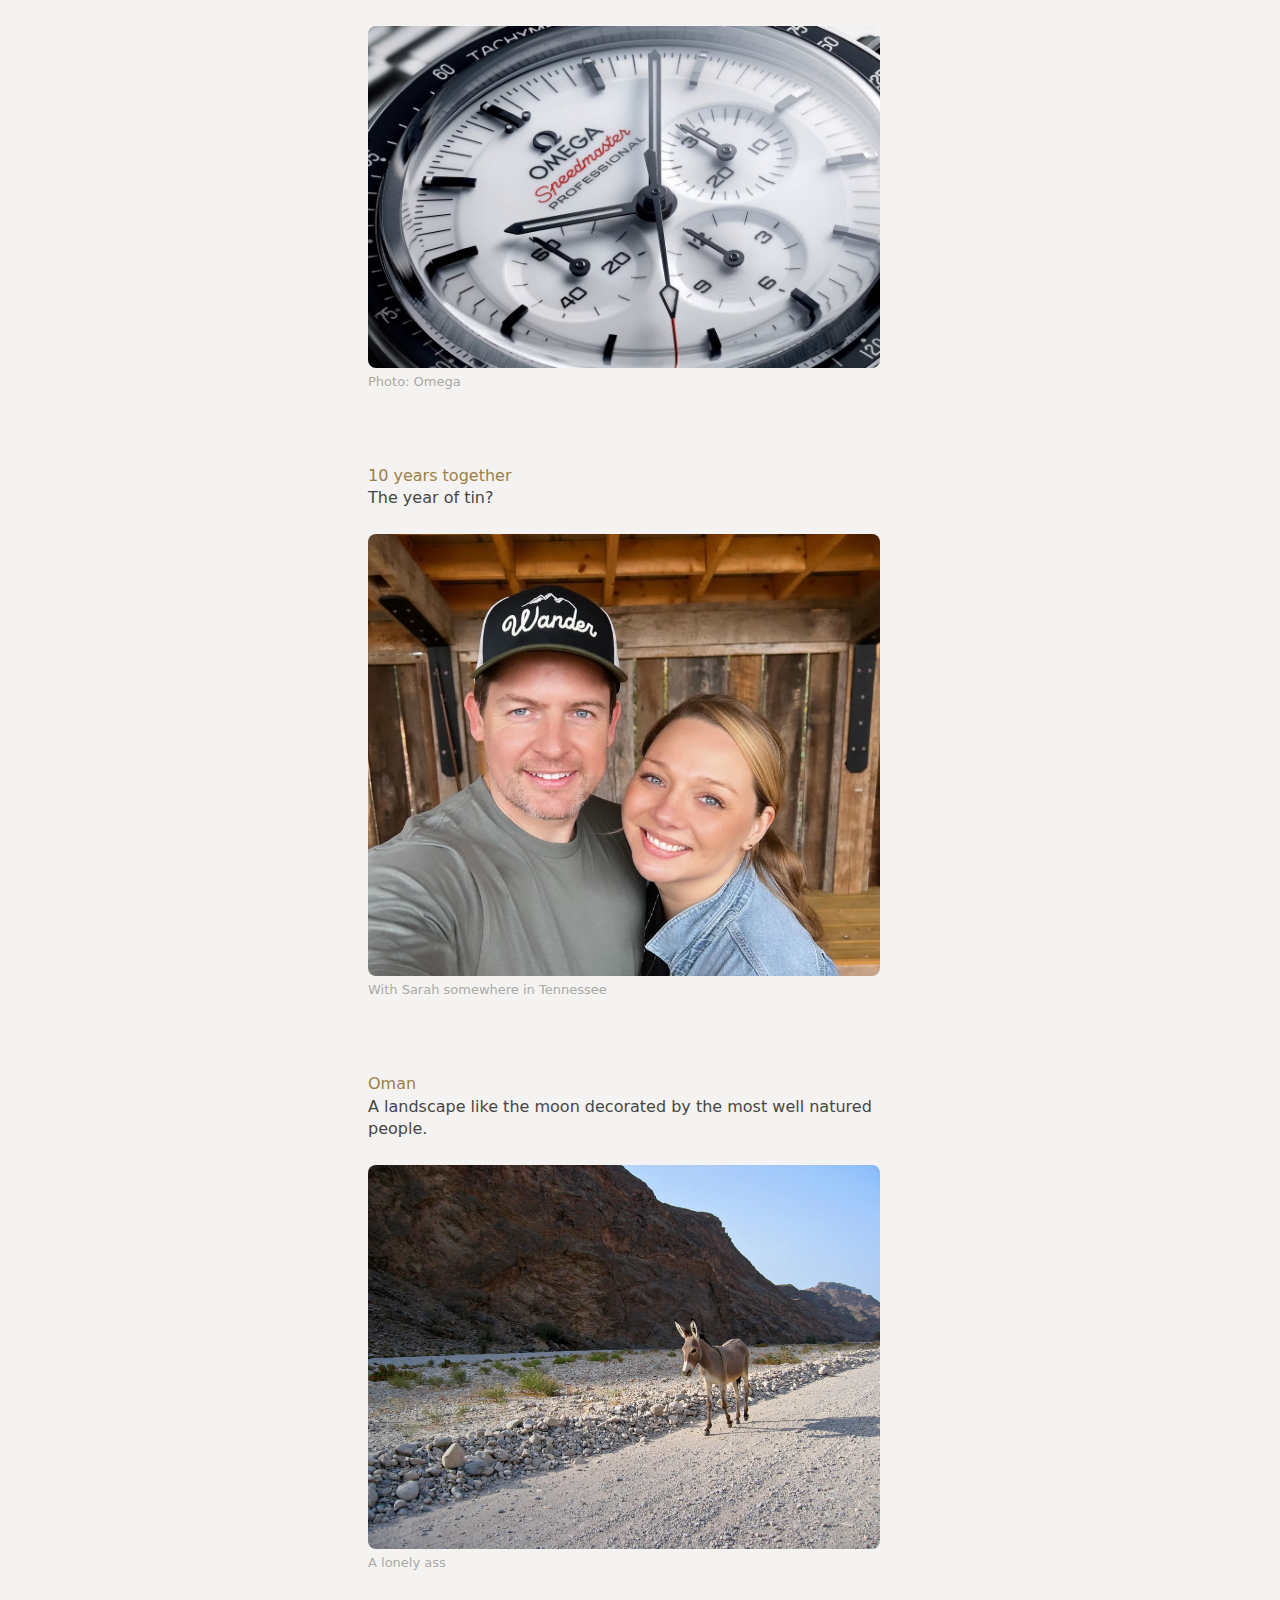
==== commit 6822e552: "add oman posts" ====
--- a/index.html
+++ b/index.html
@@ -1,5 +1,5 @@
 <!DOCTYPE html><!--  This site was created in Webflow. https://www.webflow.com  -->
-<!--  Last Published: Fri Apr 12 2024 03:11:01 GMT+0000 (Coordinated Universal Time)  -->
+<!--  Last Published: Sun Apr 14 2024 21:08:04 GMT+0000 (Coordinated Universal Time)  -->
 <html data-wf-page="65d8e11faa528f1be2f98eb0" data-wf-site="65d8e11faa528f1be2f98ea1">
 <head>
   <meta charset="utf-8">
@@ -75,7 +75,7 @@
       </div>
       <div class="content-entry">
         <div class="content w-richtext">
-          <p><strong>Speedmaster</strong><br>Omega&#x27;s aesthetic endures</p>
+          <p><strong>Speedmaster</strong><br>Omega&#x27;s aesthetic endures.</p>
           <figure style="max-width:1086px" class="w-richtext-align-fullwidth w-richtext-figure-type-image">
             <a href="https://www.omegawatches.com/en-us/watch-omega-speedmaster-moonwatch-professional-co-axial-master-chronometer-chronograph-42-mm-31030425004001" target="_blank" class="w-inline-block">
               <div><img src="images/626A240C-B0DA-406E-A5D7-F16062DBF001_1_105_c-1.jpg" loading="lazy" alt=""></div>
@@ -93,6 +93,19 @@
           </figure>
         </div>
       </div>
+      <div class="content-entry">
+        <div class="content w-richtext">
+          <p>
+            <a href="travel/oman.html"><strong>Oman</strong></a><strong><br>‍</strong><strong>‍</strong>A landscape like the moon decorated by the most well natured people.
+          </p>
+          <figure style="max-width:2047px" class="w-richtext-align-fullwidth w-richtext-figure-type-image">
+            <a href="travel/oman.html" target="_blank" class="w-inline-block">
+              <div><img src="images/20050528_098_2.jpg" loading="lazy" alt=""></div>
+            </a>
+            <figcaption>A lonely ass</figcaption>
+          </figure>
+        </div>
+      </div>
     </div>
   </div>
   <script src="https://d3e54v103j8qbb.cloudfront.net/js/jquery-3.5.1.min.dc5e7f18c8.js?site=65d8e11faa528f1be2f98ea1" type="text/javascript" integrity="sha256-9/aliU8dGd2tb6OSsuzixeV4y/faTqgFtohetphbbj0=" crossorigin="anonymous"></script>
--- a/css/gavin-hall.webflow.css
+++ b/css/gavin-hall.webflow.css
@@ -6,6 +6,7 @@
   --gray--700: #1f1e1d;
   --gray--900: #10100f;
   --gray--50: #fffffe;
+  --gold--700: #6f5012;
 }
 
 body {
@@ -22,7 +23,7 @@
 
 a {
   color: inherit;
-  text-decoration: underline;
+  text-decoration: none;
 }
 
 img {
@@ -222,6 +223,46 @@
   height: 4rem;
 }
 
+.mosaic {
+  grid-column-gap: 8px;
+  grid-row-gap: 8px;
+  grid-template-rows: auto auto;
+  grid-template-columns: 1fr 1fr 1fr 1fr 1fr;
+  grid-auto-columns: 1fr;
+  display: grid;
+}
+
+.mosaic-img1, .mosaic-img2, .mosaic-img3, .image-2 {
+  object-fit: cover;
+  width: 100%;
+  height: 100%;
+}
+
+.link-back {
+  grid-column-gap: .5rem;
+  grid-row-gap: .5rem;
+  justify-content: flex-start;
+  align-items: center;
+  display: flex;
+}
+
+.icon-embed-xxsmall {
+  flex-direction: column;
+  justify-content: center;
+  align-items: center;
+  width: 1rem;
+  height: 1rem;
+  display: flex;
+}
+
+.text-sm {
+  font-size: 13px;
+}
+
+.content-backlink {
+  margin-bottom: 4rem;
+}
+
 @media screen and (max-width: 767px) {
   .page-grid {
     grid-column-gap: 2rem;
@@ -284,6 +325,17 @@
     grid-column-gap: 1rem;
     grid-row-gap: 1rem;
   }
+
+  .mosaic {
+    grid-template-columns: 1fr 1fr 1fr;
+    padding-left: .5rem;
+    padding-right: .5rem;
+  }
+
+  .content-backlink {
+    padding-left: 1.5rem;
+    padding-right: 1.5rem;
+  }
 }
 
 #w-node-c1fbb714-64a6-16a7-aa00-c70be5b26008-e2f98eb0 {
@@ -305,3 +357,37 @@
 #w-node-_08f10e83-c6b3-f5c6-2250-b5fe7814ff91-94a602a9 {
   grid-area: span 1 / span 6 / span 1 / span 6;
 }
+
+#w-node-c1fbb714-64a6-16a7-aa00-c70be5b26008-31d3de94 {
+  grid-area: span 1 / span 2 / span 1 / span 2;
+}
+
+#w-node-_5c578a6b-5233-0bdd-b424-c66e8e657818-31d3de94 {
+  grid-area: span 1 / span 6 / span 1 / span 6;
+}
+
+#w-node-_44fd0472-2c4f-5c9e-b5ea-5949569fbd94-31d3de94 {
+  grid-area: span 1 / span 2 / span 1 / span 2;
+}
+
+#w-node-_85ea0009-f72a-09f1-dadd-18146e4f0442-31d3de94 {
+  grid-area: span 2 / span 1 / span 2 / span 1;
+}
+
+#w-node-_2f7ca38c-b696-2ed2-2600-da8651afb3d9-31d3de94 {
+  grid-area: span 1 / span 2 / span 1 / span 2;
+}
+
+#w-node-_89afa5a3-6a94-9506-1f9b-61b6369a23bf-31d3de94 {
+  grid-area: span 2 / span 2 / span 2 / span 2;
+}
+
+@media screen and (max-width: 479px) {
+  #w-node-_81abeb87-643b-37bd-008c-66b9bbdbf92b-31d3de94, #w-node-ea737e4c-3422-e1b4-f73b-90a347f14113-31d3de94 {
+    grid-area: span 1 / span 2 / span 1 / span 2;
+  }
+
+  #w-node-_734f1461-2529-b43f-fb96-efb114d02ec8-31d3de94 {
+    grid-area: span 1 / span 3 / span 1 / span 3;
+  }
+}
